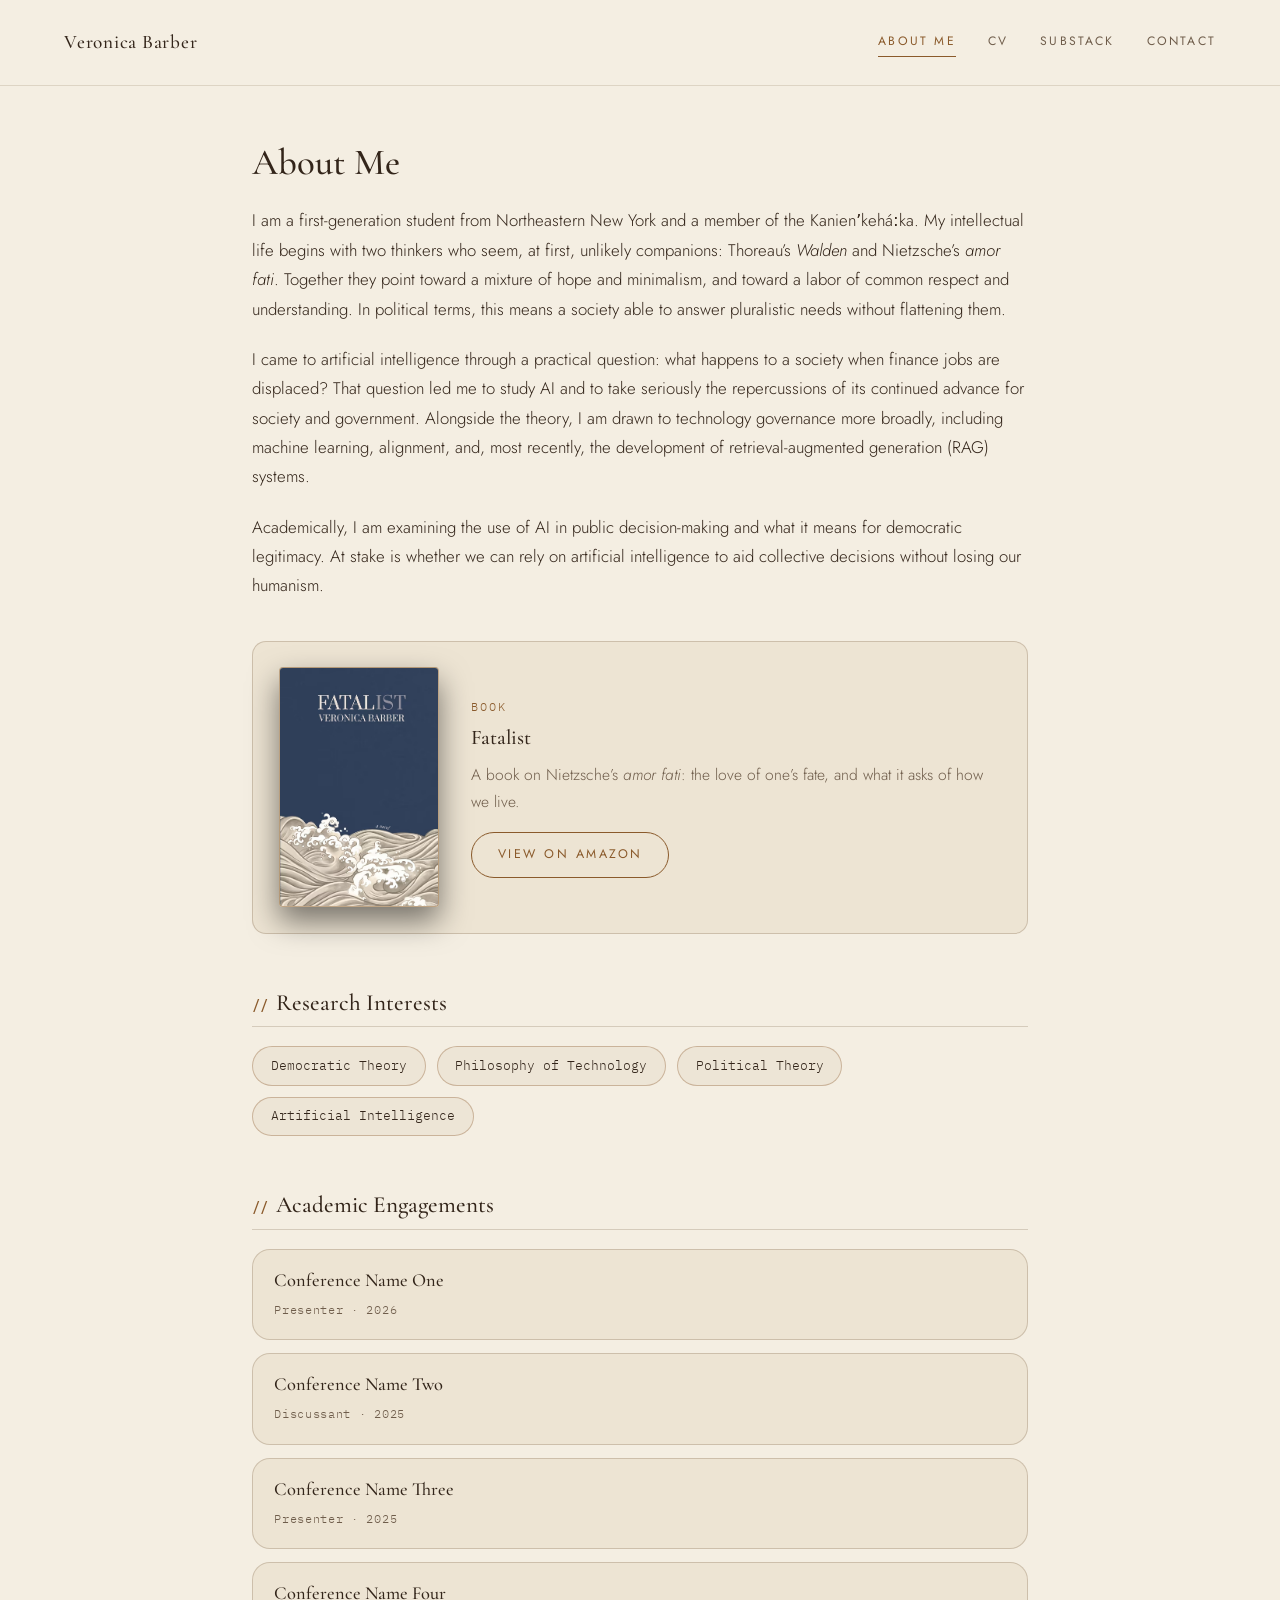
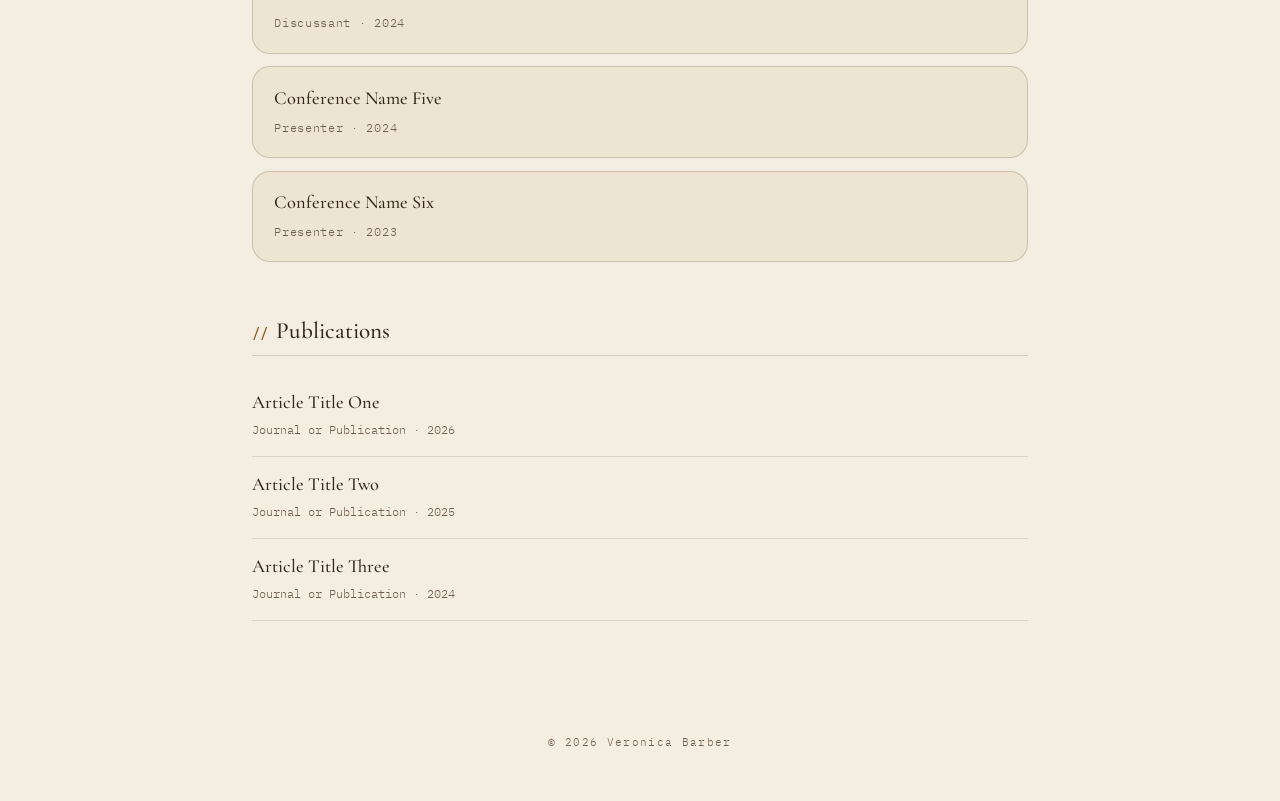
==== about.html @ 05f1997f "Add files via upload" ====
<!DOCTYPE html>
<html lang="en">
<head>
  <meta charset="UTF-8">
  <meta name="viewport" content="width=device-width, initial-scale=1">
  <title>About Me — Veronica Barber</title>
  <link rel="preconnect" href="https://fonts.googleapis.com">
  <link rel="preconnect" href="https://fonts.gstatic.com" crossorigin>
  <link href="https://fonts.googleapis.com/css2?family=Cormorant+Garamond:ital,wght@0,400;0,500;0,600;1,400&family=IBM+Plex+Mono:wght@400&family=Jost:wght@300;400&display=swap" rel="stylesheet">
  <link rel="stylesheet" href="css/style.css">
</head>
<body class="inner">

  <header class="site-header">
    <a class="brand" href="index.html">Veronica Barber</a>
    <nav class="nav-buttons" aria-label="Main navigation">
      <a href="about.html" class="active">About Me</a>
      <a href="cv.html">CV</a>
      <a href="substack.html">Substack</a>
      <a href="contact.html">Contact</a>
    </nav>
  </header>

  <main>
    <h1 class="page-title">About Me</h1>

    <section class="prose">
      <p>I am a first-generation student from Northeastern New York and a member of the Kanienʼkehá꞉ka. My intellectual life begins with two thinkers who seem, at first, unlikely companions: Thoreau’s <em>Walden</em> and Nietzsche’s <em>amor fati</em>. Together they point toward a mixture of hope and minimalism, and toward a labor of common respect and understanding. In political terms, this means a society able to answer pluralistic needs without flattening them.</p>

      <p>I came to artificial intelligence through a practical question: what happens to a society when finance jobs are displaced? That question led me to study AI and to take seriously the repercussions of its continued advance for society and government. Alongside the theory, I am drawn to technology governance more broadly, including machine learning, alignment, and, most recently, the development of retrieval-augmented generation (RAG) systems.</p>

      <p>Academically, I am examining the use of AI in public decision-making and what it means for democratic legitimacy. At stake is whether we can rely on artificial intelligence to aid collective decisions without losing our humanism.</p>
    </section>

    <!-- BOOK -->
    <section class="book" aria-label="My book">
      <div class="cover">
        <span>Fatalist</span>
        <!-- Drop your cover at assets/book-cover.jpg -->
        <img src="assets/book-cover.jpg" alt="Book cover" onerror="this.style.display='none'">
      </div>
      <div>
        <div class="eyebrow">Book</div>
        <h3>Fatalist</h3>
        <p>A book on Nietzsche’s <em>amor fati</em>: the love of one’s fate, and what it asks of how we live. <!-- Replace with your own one- or two-sentence description. --></p>
        <a class="btn" href="https://us.amazon.com/Fatalist-Veronica-Barber/dp/B0FMP977KS" target="_blank" rel="noopener">View on Amazon</a>
      </div>
    </section>

    <!-- RESEARCH INTERESTS -->
    <h2 class="section-title">Research Interests</h2>
    <div class="tags">
      <span class="tag">Democratic Theory</span>
      <span class="tag">Philosophy of Technology</span>
      <span class="tag">Political Theory</span>
      <span class="tag">Artificial Intelligence</span>
    </div>

    <!-- ACADEMIC ENGAGEMENTS -->
    <h2 class="section-title">Academic Engagements</h2>
    <div class="cards">
      <div class="card"><div class="name">Conference Name One</div><div class="meta">Presenter · 2026</div></div>
      <div class="card"><div class="name">Conference Name Two</div><div class="meta">Discussant · 2025</div></div>
      <div class="card"><div class="name">Conference Name Three</div><div class="meta">Presenter · 2025</div></div>
      <div class="card"><div class="name">Conference Name Four</div><div class="meta">Discussant · 2024</div></div>
      <div class="card"><div class="name">Conference Name Five</div><div class="meta">Presenter · 2024</div></div>
      <div class="card"><div class="name">Conference Name Six</div><div class="meta">Presenter · 2023</div></div>
    </div>

    <!-- PUBLICATIONS -->
    <h2 class="section-title">Publications</h2>
    <ul class="pubs">
      <li><div class="title">Article Title One</div><div class="venue">Journal or Publication · 2026</div></li>
      <li><div class="title">Article Title Two</div><div class="venue">Journal or Publication · 2025</div></li>
      <li><div class="title">Article Title Three</div><div class="venue">Journal or Publication · 2024</div></li>
    </ul>
  </main>

  <footer>© <span id="yr"></span> Veronica Barber</footer>
  <script>document.getElementById('yr').textContent = new Date().getFullYear();</script>
</body>
</html>
---- css/style.css ----
/* ==========================================================
   Personal brand site — dark academia x quiet tech
   Fonts: Cormorant Garamond (serif), Jost (sans), IBM Plex Mono (small accents)
   ========================================================== */

:root {
  --navy-900: #070d1a;
  --navy-800: #0b1426;   /* main background */
  --navy-700: #111d36;   /* cards */
  --navy-600: #1a2a4a;   /* borders / hover */
  --parchment: #e8e2d3;  /* main text */
  --parchment-dim: #a9a79f;
  --gold: #c5a572;       /* accent */
  --gold-soft: rgba(197, 165, 114, 0.35);

  --serif: "Cormorant Garamond", "EB Garamond", Georgia, serif;
  --sans: "Jost", "Helvetica Neue", Arial, sans-serif;
  --mono: "IBM Plex Mono", ui-monospace, Menlo, monospace;
}

* { box-sizing: border-box; margin: 0; padding: 0; }

html { scroll-behavior: smooth; }

body {
  background: var(--navy-800);
  background-image:
    radial-gradient(ellipse at 50% 0%, rgba(26, 42, 74, 0.55), transparent 60%),
    linear-gradient(var(--navy-800), var(--navy-900));
  background-attachment: fixed;
  color: var(--parchment);
  font-family: var(--sans);
  font-weight: 300;
  line-height: 1.75;
  min-height: 100vh;
  -webkit-font-smoothing: antialiased;
}

a { color: var(--gold); text-decoration: none; transition: color .2s ease; }
a:hover { color: var(--parchment); }

/* ---------- Navigation buttons ---------- */
.nav-buttons {
  display: flex;
  gap: .9rem;
  flex-wrap: wrap;
  justify-content: center;
}

.nav-buttons a {
  font-family: var(--sans);
  font-weight: 400;
  font-size: .78rem;
  letter-spacing: .22em;
  text-transform: uppercase;
  color: var(--parchment);
  border: 1px solid var(--gold-soft);
  border-radius: 999px;
  padding: .65rem 1.5rem;
  background: rgba(17, 29, 54, 0.55);
  transition: all .25s ease;
}

.nav-buttons a:hover,
.nav-buttons a.active {
  border-color: var(--gold);
  color: var(--gold);
  background: rgba(197, 165, 114, 0.08);
  transform: translateY(-1px);
}

/* ---------- Landing page ---------- */
.landing {
  min-height: 100vh;
  display: grid;
  place-items: center;      /* centers the portrait horizontally + vertically */
  padding: 1rem;
}

.portrait-wrap {
  position: relative;
  width: min(300px, 62vw);
}

/* The four buttons sit directly above the portrait */
.landing .nav-buttons {
  position: absolute;
  bottom: 100%;
  left: 50%;
  transform: translateX(-50%);
  margin-bottom: 2.4rem;
  width: max-content;
  max-width: 92vw;
}

.portrait {
  width: 100%;
  aspect-ratio: 4 / 5;
  border-radius: 999px 999px 6px 6px;   /* arch shape */
  border: 1px solid var(--gold-soft);
  padding: 8px;
  background: var(--navy-700);
  box-shadow: 0 25px 60px rgba(0, 0, 0, .45);
  overflow: hidden;
  position: relative;
}

.portrait img {
  width: 100%;
  height: 100%;
  object-fit: cover;
  border-radius: 999px 999px 2px 2px;
  display: block;
}

/* Shown only if portrait.jpg is missing */
.portrait .placeholder {
  position: absolute; inset: 8px;
  border-radius: 999px 999px 2px 2px;
  display: grid; place-items: center;
  font-family: var(--serif);
  font-size: 4rem;
  color: var(--gold);
  background: linear-gradient(160deg, var(--navy-600), var(--navy-700));
  z-index: 0;
}
.portrait img { position: relative; z-index: 1; }

.identity {
  position: absolute;
  top: 100%;
  left: 50%;
  transform: translateX(-50%);
  margin-top: 1.8rem;
  text-align: center;
  width: max-content;
  max-width: 92vw;
}
.identity h1 {
  font-family: var(--serif);
  font-weight: 500;
  font-size: 1.6rem;
  letter-spacing: .04em;
}
.identity p {
  font-family: var(--mono);
  font-size: .72rem;
  letter-spacing: .12em;
  text-transform: uppercase;
  color: var(--parchment-dim);
}

/* ---------- Inner pages ---------- */
.site-header {
  display: flex;
  align-items: center;
  justify-content: space-between;
  gap: 1.5rem;
  flex-wrap: wrap;
  padding: 1.6rem clamp(1.2rem, 5vw, 4rem);
  border-bottom: 1px solid rgba(197, 165, 114, 0.15);
}
.site-header .brand {
  font-family: var(--serif);
  font-size: 1.2rem;
  font-weight: 500;
  color: var(--parchment);
  letter-spacing: .04em;
}

main {
  max-width: 820px;
  margin: 0 auto;
  padding: 4rem 1.4rem 5rem;
}

h1.page-title, h2.section-title {
  font-family: var(--serif);
  font-weight: 500;
  color: var(--parchment);
  line-height: 1.15;
}
h1.page-title { font-size: clamp(1.9rem, 4vw, 2.3rem); margin-bottom: 1.4rem; }
h2.section-title {
  font-size: 1.45rem;
  margin: 3.5rem 0 1.2rem;
  padding-bottom: .6rem;
  border-bottom: 1px solid rgba(197, 165, 114, 0.25);
}
h2.section-title::before {
  content: "// ";
  font-family: var(--mono);
  font-size: .9rem;
  color: var(--gold);
  letter-spacing: 0;
}

.prose p { margin-bottom: 1.3rem; font-size: 1.05rem; }

.eyebrow {
  font-family: var(--mono);
  font-size: .72rem;
  letter-spacing: .18em;
  text-transform: uppercase;
  color: var(--gold);
  margin-bottom: .6rem;
}

/* Book */
.book {
  display: grid;
  grid-template-columns: 160px 1fr;
  gap: 2rem;
  align-items: center;
  background: var(--navy-700);
  border: 1px solid rgba(197, 165, 114, 0.2);
  border-radius: 14px;
  padding: 1.6rem;
  margin-top: 2.5rem;
}
.book .cover {
  aspect-ratio: 2 / 3;
  border-radius: 4px;
  background: linear-gradient(160deg, var(--navy-600), var(--navy-900));
  border: 1px solid var(--gold-soft);
  box-shadow: 0 14px 30px rgba(0,0,0,.5);
  overflow: hidden;
  display: grid; place-items: center;
  text-align: center;
  font-family: var(--serif);
  color: var(--gold);
  padding: .8rem;
  position: relative;
}
.book .cover img { position: absolute; inset: 0; width: 100%; height: 100%; object-fit: cover; }
.book h3 { font-family: var(--serif); font-weight: 500; font-size: 1.3rem; line-height: 1.2; }
.book p { color: var(--parchment-dim); margin: .6rem 0 1rem; font-size: .98rem; }

.btn {
  display: inline-block;
  font-family: var(--sans);
  font-weight: 400;
  font-size: .78rem;
  letter-spacing: .2em;
  text-transform: uppercase;
  color: var(--gold);
  border: 1px solid var(--gold);
  border-radius: 999px;
  padding: .7rem 1.6rem;
  background: transparent;
  cursor: pointer;
  transition: all .25s ease;
}
.btn:hover { background: var(--gold); color: var(--navy-900); }

/* Tags */
.tags { display: flex; flex-wrap: wrap; gap: .7rem; }
.tag {
  font-family: var(--mono);
  font-size: .82rem;
  color: var(--parchment);
  border: 1px solid var(--gold-soft);
  border-radius: 999px;
  padding: .45rem 1.1rem;
  background: rgba(17, 29, 54, .6);
}

/* Conferences: curved rectangles */
.cards { display: flex; flex-direction: column; gap: .8rem; }
.card {
  background: var(--navy-700);
  border: 1px solid rgba(197, 165, 114, 0.2);
  border-radius: 18px;
  padding: 1.2rem 1.3rem;
  transition: border-color .25s ease, transform .25s ease;
}
.card:hover { border-color: var(--gold); transform: translateY(-2px); }
.card .name { font-family: var(--serif); font-size: 1.15rem; font-weight: 500; line-height: 1.3; }
.card .meta {
  margin-top: .45rem;
  font-family: var(--mono);
  font-size: .72rem;
  letter-spacing: .06em;
  color: var(--parchment-dim);
}

/* Publications */
.pubs { list-style: none; }
.pubs li { padding: 1rem 0; border-bottom: 1px solid rgba(197, 165, 114, 0.12); }
.pubs .title { font-family: var(--serif); font-size: 1.15rem; font-weight: 500; line-height: 1.3; }
.pubs .venue { font-family: var(--mono); font-size: .76rem; color: var(--parchment-dim); margin-top: .25rem; }

/* CV */
.cv-actions { display: flex; gap: 1rem; flex-wrap: wrap; margin-bottom: 1.6rem; }
.cv-frame {
  width: 100%;
  height: 80vh;
  min-height: 520px;
  border: 1px solid rgba(197, 165, 114, 0.25);
  border-radius: 12px;
  background: var(--navy-700);
}
.cv-fallback { padding: 2rem; color: var(--parchment-dim); }

/* Substack */
.essay { padding: 2rem 0; border-bottom: 1px solid rgba(197, 165, 114, 0.15); }
.essay .date { font-family: var(--mono); font-size: .74rem; letter-spacing: .14em; text-transform: uppercase; color: var(--gold); }
.essay h2 { font-family: var(--serif); font-weight: 500; font-size: 1.4rem; line-height: 1.2; margin: .4rem 0 .7rem; }
.essay p { color: var(--parchment-dim); margin-bottom: 1rem; }
.essay .more {
  font-family: var(--sans);
  font-size: .78rem;
  letter-spacing: .2em;
  text-transform: uppercase;
}
.essay .more::after { content: " →"; }

/* Contact form */
form.contact { display: grid; gap: 1.3rem; }
form.contact label {
  display: block;
  font-family: var(--mono);
  font-size: .72rem;
  letter-spacing: .16em;
  text-transform: uppercase;
  color: var(--gold);
  margin-bottom: .4rem;
}
form.contact input,
form.contact textarea {
  width: 100%;
  font-family: var(--sans);
  font-size: 1rem;
  font-weight: 300;
  color: var(--parchment);
  background: var(--navy-700);
  border: 1px solid rgba(197, 165, 114, 0.25);
  border-radius: 12px;
  padding: .85rem 1rem;
  outline: none;
  transition: border-color .2s ease;
}
form.contact input:focus,
form.contact textarea:focus { border-color: var(--gold); }
form.contact textarea { min-height: 170px; resize: vertical; }
.form-status { font-family: var(--mono); font-size: .85rem; min-height: 1.4rem; color: var(--gold); }
.hp { position: absolute; left: -9999px; }  /* honeypot for spam bots */

footer {
  text-align: center;
  padding: 2rem 1rem 3rem;
  font-family: var(--mono);
  font-size: .7rem;
  letter-spacing: .12em;
  color: var(--parchment-dim);
}

/* ---------- Small screens ---------- */
@media (max-width: 620px) {
  .book { grid-template-columns: 1fr; text-align: center; }
  .book .cover { width: 150px; margin: 0 auto; }
  .landing .nav-buttons { display: grid; grid-template-columns: 1fr 1fr; width: 86vw; }
  .nav-buttons a { text-align: center; padding: .65rem .8rem; }
  .site-header { justify-content: center; }
}


/* ==========================================================
   Inner pages (light beige/brown theme, plain text-link nav)
   Applied with <body class="inner">. The landing page stays navy.
   ========================================================== */
body.inner {
  --navy-800: #f4eee2;
  --navy-900: #ece3d2;
  --navy-700: #ede4d3;
  --navy-600: #dccfb8;
  --parchment: #33251a;       /* dark brown text */
  --parchment-dim: #6f5d4b;
  --gold: #8a5a2b;            /* brown accent */
  --gold-soft: rgba(138, 90, 43, 0.35);
  background: #f4eee2;
  background-image: none;
}

body.inner .site-header { border-bottom-color: rgba(90, 60, 30, 0.15); }

/* Nav: quiet clickable links, not buttons */
body.inner .nav-buttons { gap: 2rem; }
body.inner .nav-buttons a {
  border: 0;
  border-radius: 0;
  background: none;
  padding: .2rem 0;
  font-size: .76rem;
  letter-spacing: .18em;
  color: var(--parchment-dim);
  border-bottom: 1px solid transparent;
  transform: none;
}
body.inner .nav-buttons a:hover,
body.inner .nav-buttons a.active {
  color: var(--gold);
  background: none;
  border-bottom-color: var(--gold);
  transform: none;
}

body.inner main { padding-top: 3.5rem; }
body.inner h2.section-title { border-bottom-color: rgba(90, 60, 30, 0.2); }
body.inner .book,
body.inner .card,
body.inner .cv-frame,
body.inner form.contact input,
body.inner form.contact textarea { border-color: rgba(90, 60, 30, 0.22); }
body.inner .book .cover { background: linear-gradient(160deg, #dccfb8, #c9b99d); }
body.inner .tag { background: rgba(138, 90, 43, 0.06); }
body.inner .pubs li,
body.inner .essay { border-bottom-color: rgba(90, 60, 30, 0.15); }
body.inner .btn:hover { color: #f4eee2; }

@media (max-width: 620px) {
  body.inner .nav-buttons { gap: 1.2rem; }
}
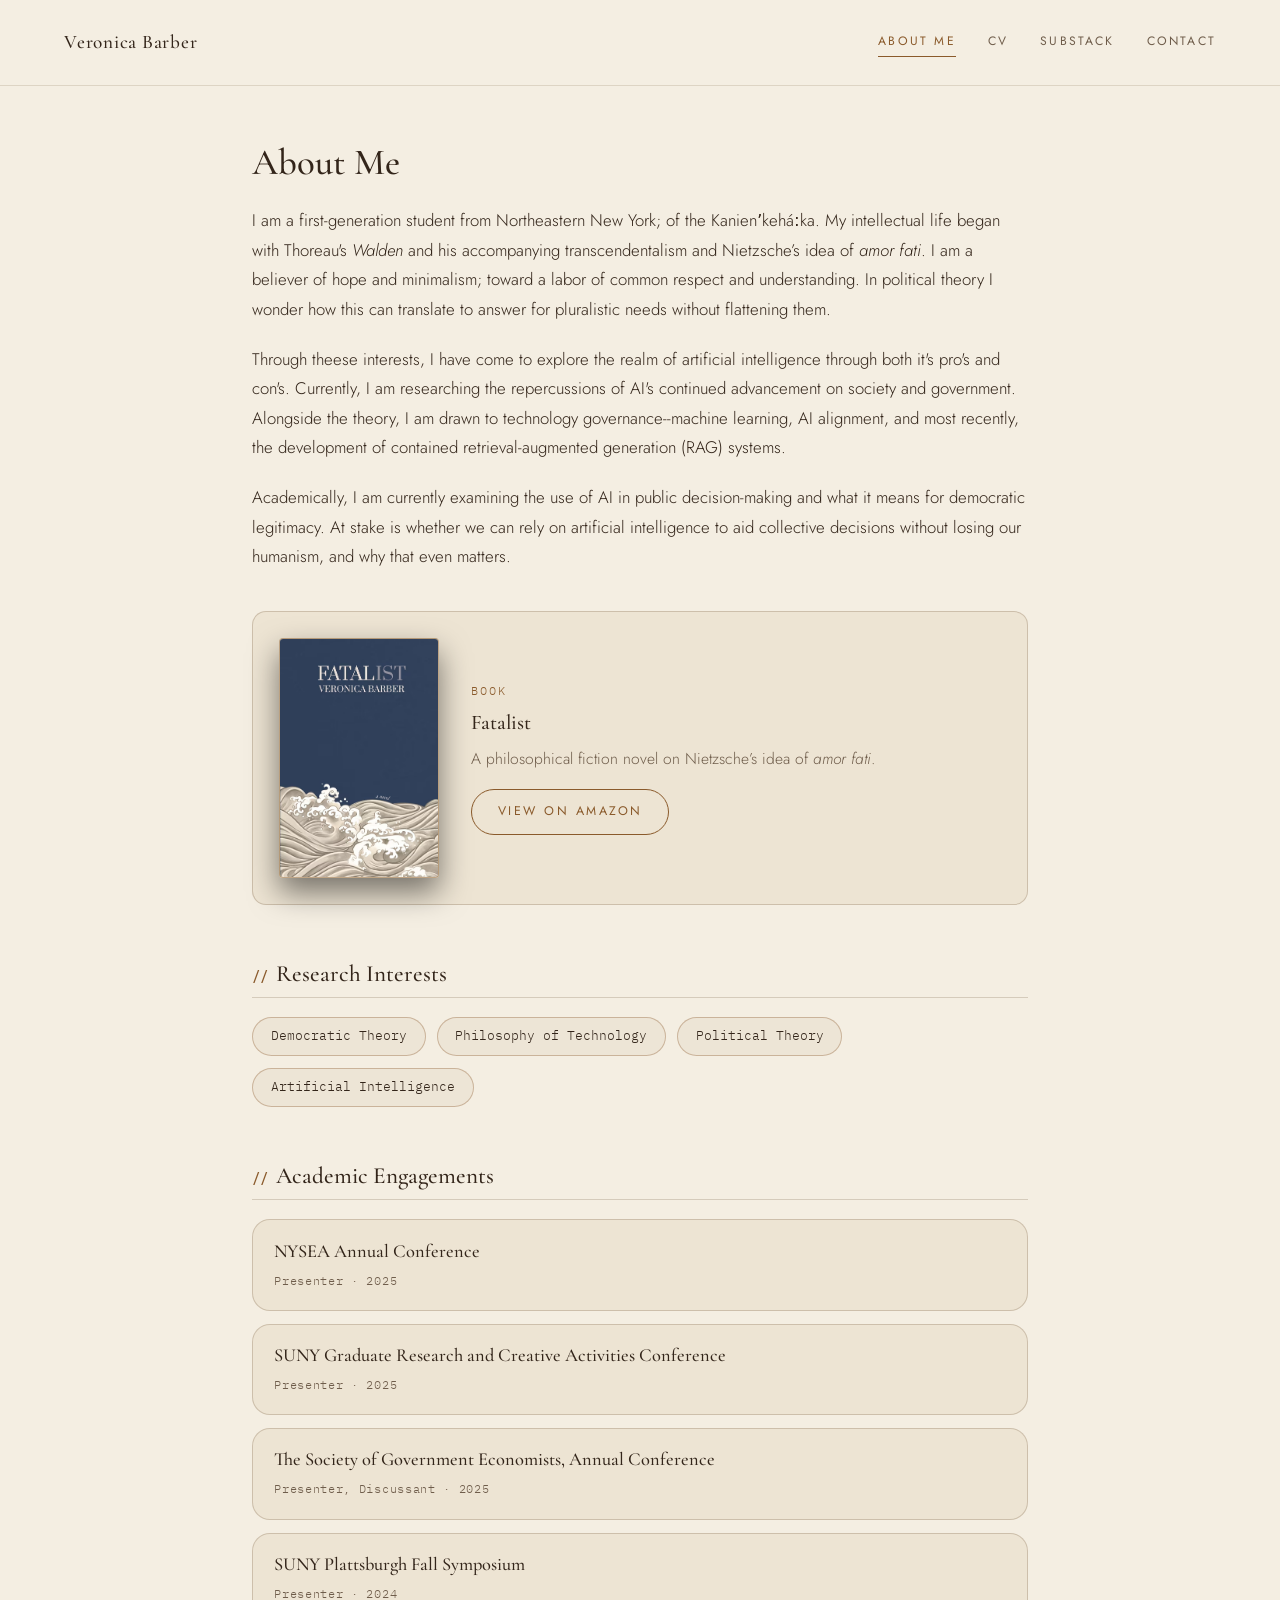
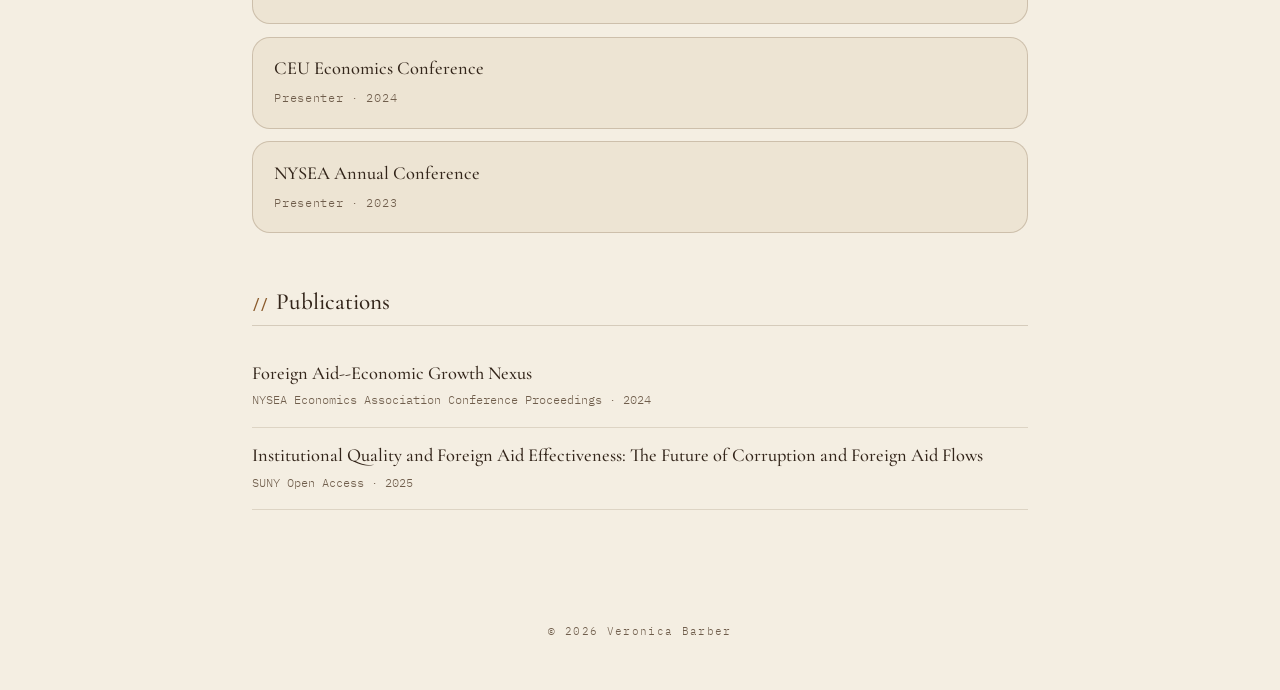
==== commit d770f4ed: "Revise about section and update academic details Updated personal narrative and academic interests i" ====
--- a/about.html
+++ b/about.html
@@ -25,24 +25,23 @@
     <h1 class="page-title">About Me</h1>
 
     <section class="prose">
-      <p>I am a first-generation student from Northeastern New York and a member of the Kanienʼkehá꞉ka. My intellectual life begins with two thinkers who seem, at first, unlikely companions: Thoreau’s <em>Walden</em> and Nietzsche’s <em>amor fati</em>. Together they point toward a mixture of hope and minimalism, and toward a labor of common respect and understanding. In political terms, this means a society able to answer pluralistic needs without flattening them.</p>
+      <p>I am a first-generation student from Northeastern New York; of the Kanienʼkehá꞉ka. My intellectual life began with Thoreau's <em>Walden</em> and his accompanying transcendentalism and Nietzsche’s idea of <em>amor fati</em>. I am a believer of hope and minimalism; toward a labor of common respect and understanding. In political theory I wonder how this can translate to answer for pluralistic needs without flattening them.</p>
 
-      <p>I came to artificial intelligence through a practical question: what happens to a society when finance jobs are displaced? That question led me to study AI and to take seriously the repercussions of its continued advance for society and government. Alongside the theory, I am drawn to technology governance more broadly, including machine learning, alignment, and, most recently, the development of retrieval-augmented generation (RAG) systems.</p>
-
-      <p>Academically, I am examining the use of AI in public decision-making and what it means for democratic legitimacy. At stake is whether we can rely on artificial intelligence to aid collective decisions without losing our humanism.</p>
+      <p>Through theese interests, I have come to explore the realm of artificial intelligence through both it's pro's and con's. Currently, I am researching the repercussions of AI's continued advancement on society and government. Alongside the theory, I am drawn to technology governance--machine learning, AI alignment, and most recently, the development of contained retrieval-augmented generation (RAG) systems.</p>
+      
+      <p>Academically, I am currently examining the use of AI in public decision-making and what it means for democratic legitimacy. At stake is whether we can rely on artificial intelligence to aid collective decisions without losing our humanism, and why that even matters.</p>
     </section>
 
     <!-- BOOK -->
     <section class="book" aria-label="My book">
       <div class="cover">
         <span>Fatalist</span>
-        <!-- Drop your cover at assets/book-cover.jpg -->
         <img src="assets/book-cover.jpg" alt="Book cover" onerror="this.style.display='none'">
       </div>
       <div>
         <div class="eyebrow">Book</div>
         <h3>Fatalist</h3>
-        <p>A book on Nietzsche’s <em>amor fati</em>: the love of one’s fate, and what it asks of how we live. <!-- Replace with your own one- or two-sentence description. --></p>
+        <p>A philosophical fiction novel on Nietzsche’s idea of <em>amor fati</em>.</p>
         <a class="btn" href="https://us.amazon.com/Fatalist-Veronica-Barber/dp/B0FMP977KS" target="_blank" rel="noopener">View on Amazon</a>
       </div>
     </section>
@@ -59,20 +58,19 @@
     <!-- ACADEMIC ENGAGEMENTS -->
     <h2 class="section-title">Academic Engagements</h2>
     <div class="cards">
-      <div class="card"><div class="name">Conference Name One</div><div class="meta">Presenter · 2026</div></div>
-      <div class="card"><div class="name">Conference Name Two</div><div class="meta">Discussant · 2025</div></div>
-      <div class="card"><div class="name">Conference Name Three</div><div class="meta">Presenter · 2025</div></div>
-      <div class="card"><div class="name">Conference Name Four</div><div class="meta">Discussant · 2024</div></div>
-      <div class="card"><div class="name">Conference Name Five</div><div class="meta">Presenter · 2024</div></div>
-      <div class="card"><div class="name">Conference Name Six</div><div class="meta">Presenter · 2023</div></div>
+      <div class="card"><div class="name">NYSEA Annual Conference</div><div class="meta">Presenter · 2025</div></div>
+      <div class="card"><div class="name">SUNY Graduate Research and Creative Activities Conference</div><div class="meta">Presenter · 2025</div></div>
+      <div class="card"><div class="name">The Society of Government Economists, Annual Conference</div><div class="meta">Presenter, Discussant · 2025</div></div>
+      <div class="card"><div class="name">SUNY Plattsburgh Fall Symposium</div><div class="meta">Presenter · 2024</div></div>
+      <div class="card"><div class="name">CEU Economics Conference</div><div class="meta">Presenter · 2024</div></div>
+      <div class="card"><div class="name">NYSEA Annual Conference</div><div class="meta">Presenter · 2023</div></div>
     </div>
 
     <!-- PUBLICATIONS -->
     <h2 class="section-title">Publications</h2>
     <ul class="pubs">
-      <li><div class="title">Article Title One</div><div class="venue">Journal or Publication · 2026</div></li>
-      <li><div class="title">Article Title Two</div><div class="venue">Journal or Publication · 2025</div></li>
-      <li><div class="title">Article Title Three</div><div class="venue">Journal or Publication · 2024</div></li>
+      <li><div class="title">Foreign Aid--Economic Growth Nexus</div><div class="venue">NYSEA Economics Association Conference Proceedings · 2024</div></li>
+      <li><div class="title">Institutional Quality and Foreign Aid Effectiveness: The Future of Corruption and Foreign Aid Flows</div><div class="venue">SUNY Open Access · 2025</div></li>
     </ul>
   </main>
 
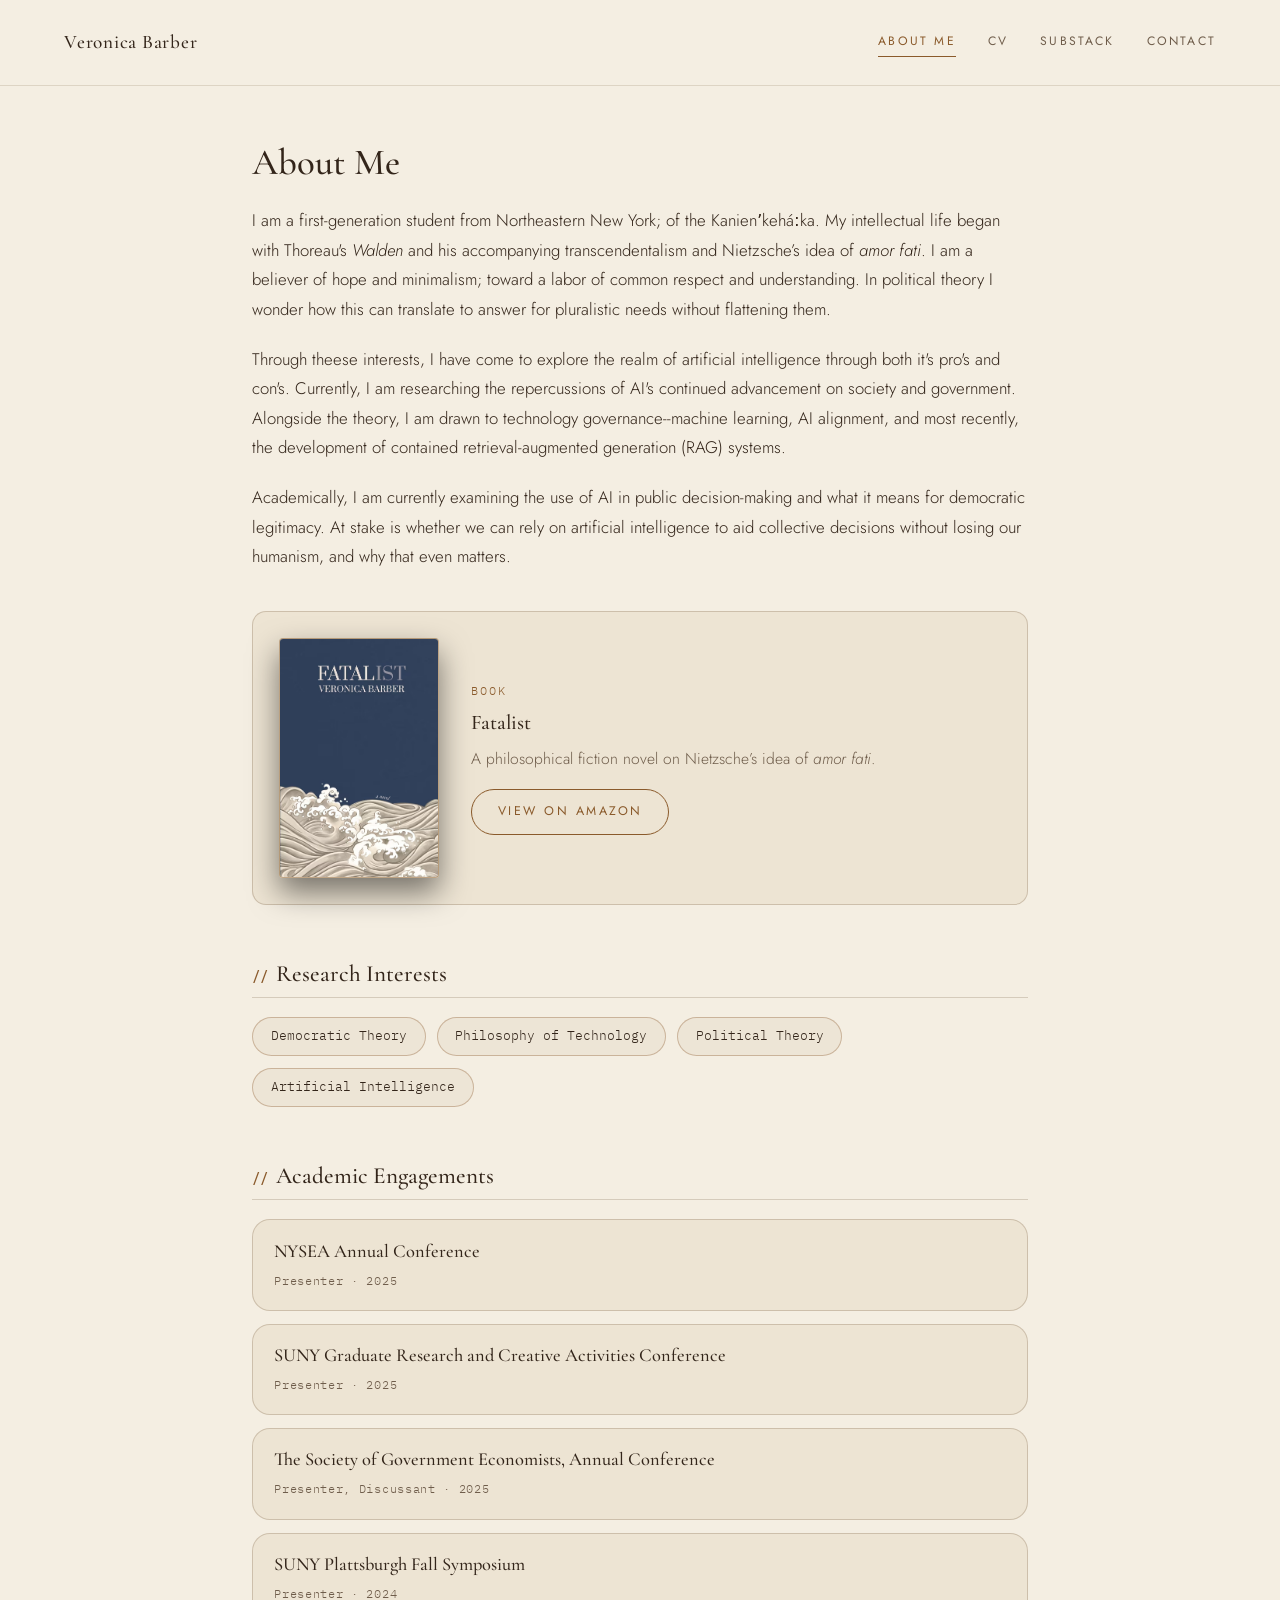
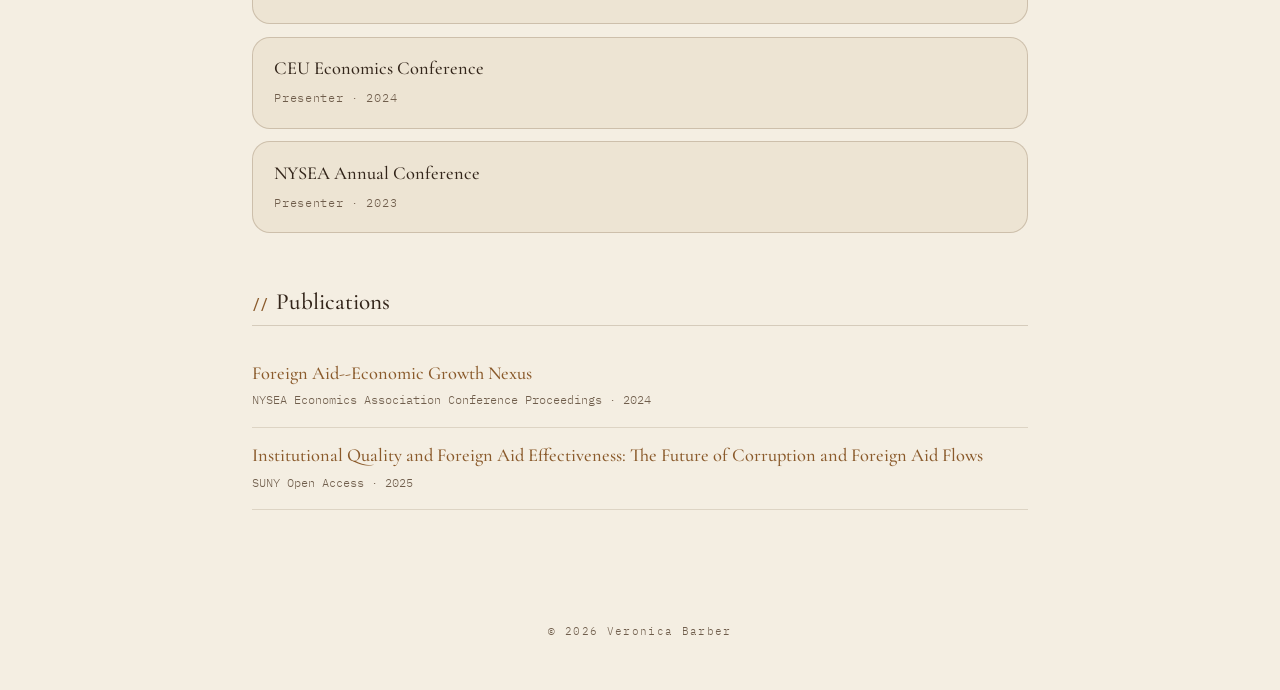
==== commit ded088bf: "Add links to publications in about.html Updated publications section to include links for each publi" ====
--- a/about.html
+++ b/about.html
@@ -68,11 +68,17 @@
 
     <!-- PUBLICATIONS -->
     <h2 class="section-title">Publications</h2>
-    <ul class="pubs">
-      <li><div class="title">Foreign Aid--Economic Growth Nexus</div><div class="venue">NYSEA Economics Association Conference Proceedings · 2024</div></li>
-      <li><div class="title">Institutional Quality and Foreign Aid Effectiveness: The Future of Corruption and Foreign Aid Flows</div><div class="venue">SUNY Open Access · 2025</div></li>
-    </ul>
-  </main>
+<ul class="pubs">
+  <li>
+    <div class="title"><a href="https://www.nyseconomicsassociation.org/wp-content/uploads/2024/12/Final_Vol_NYSEA_Proceedings_2023.pdf" target="_blank" rel="noopener">Foreign Aid--Economic Growth Nexus</a></div>
+    <div class="venue">NYSEA Economics Association Conference Proceedings · 2024</div>
+  </li>
+  <li>
+    <div class="title"><a href="https://soar.suny.edu/server/api/core/bitstreams/cb650de0-f1ea-4504-bd23-ce53d241ac84/content" target="_blank" rel="noopener">Institutional Quality and Foreign Aid Effectiveness: The Future of Corruption and Foreign Aid Flows</a></div>
+    <div class="venue">SUNY Open Access · 2025</div>
+  </li>
+</ul>
+</main>
 
   <footer>© <span id="yr"></span> Veronica Barber</footer>
   <script>document.getElementById('yr').textContent = new Date().getFullYear();</script>
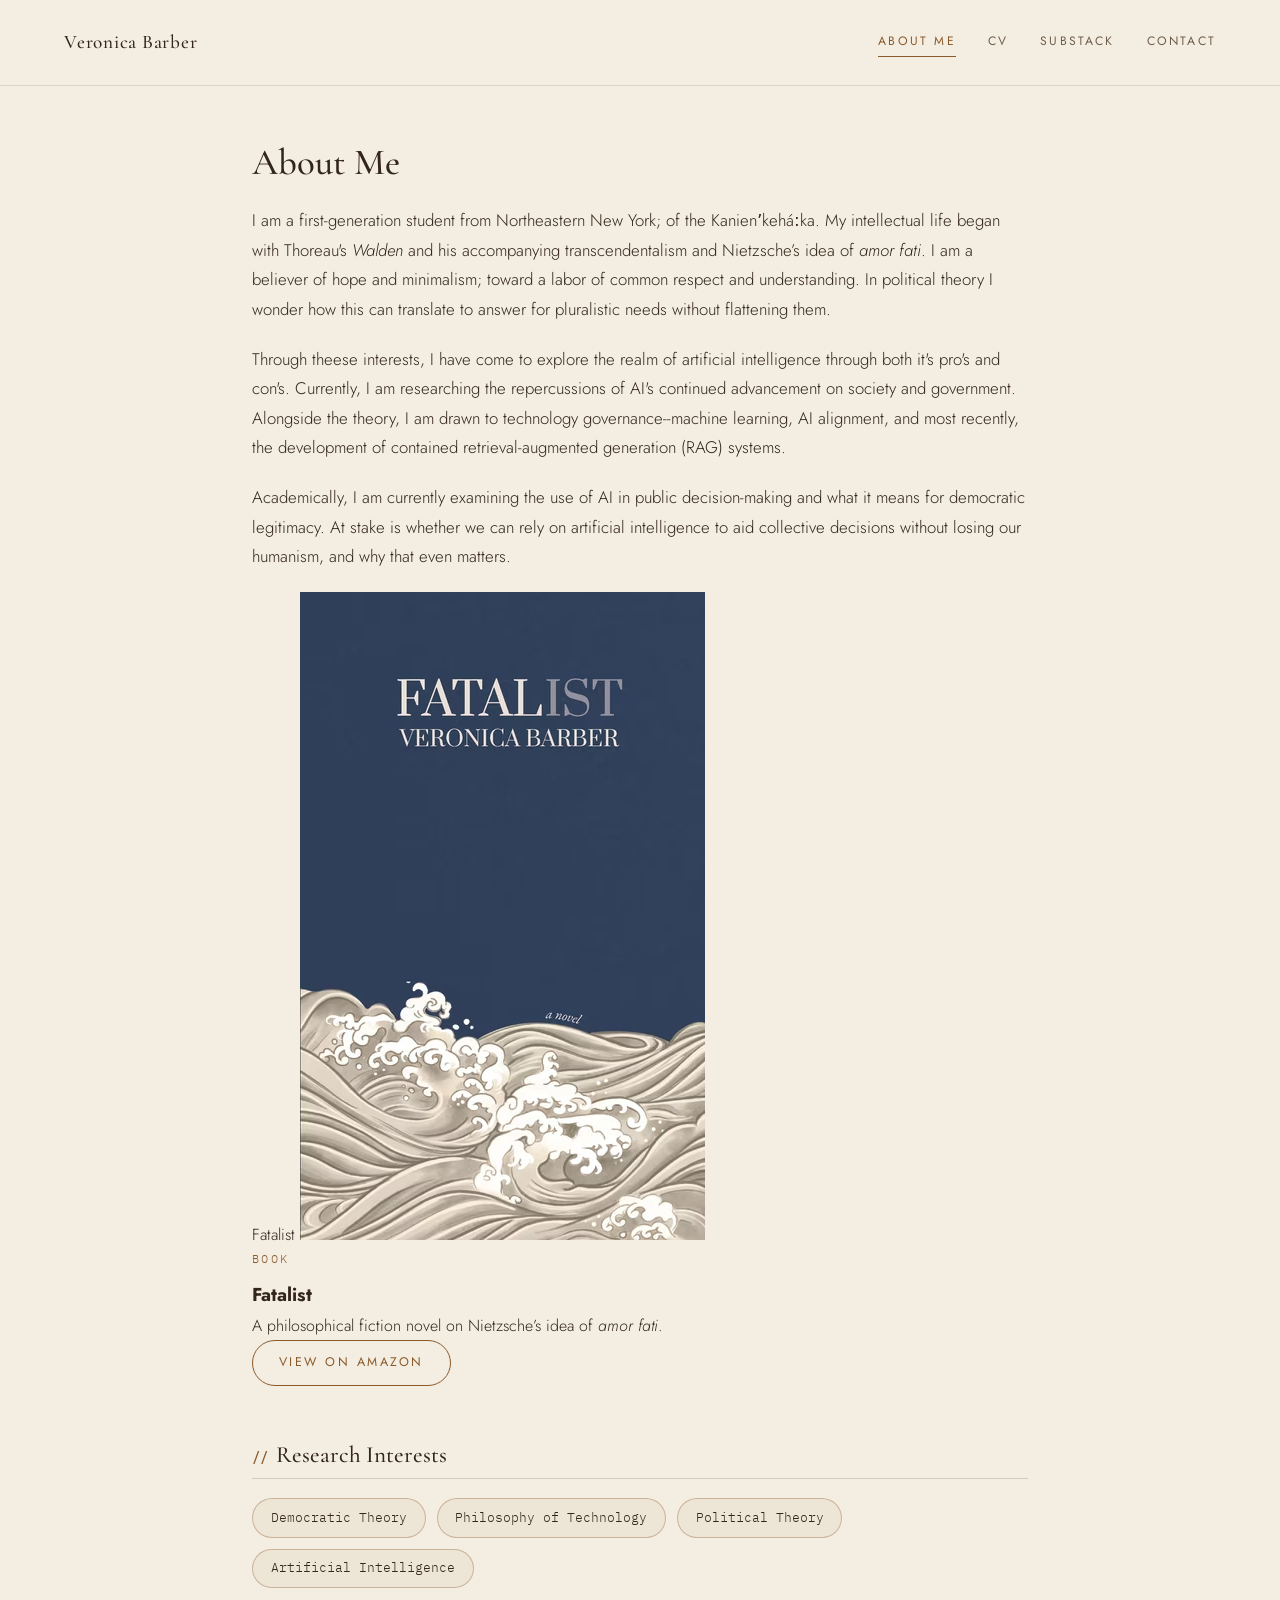
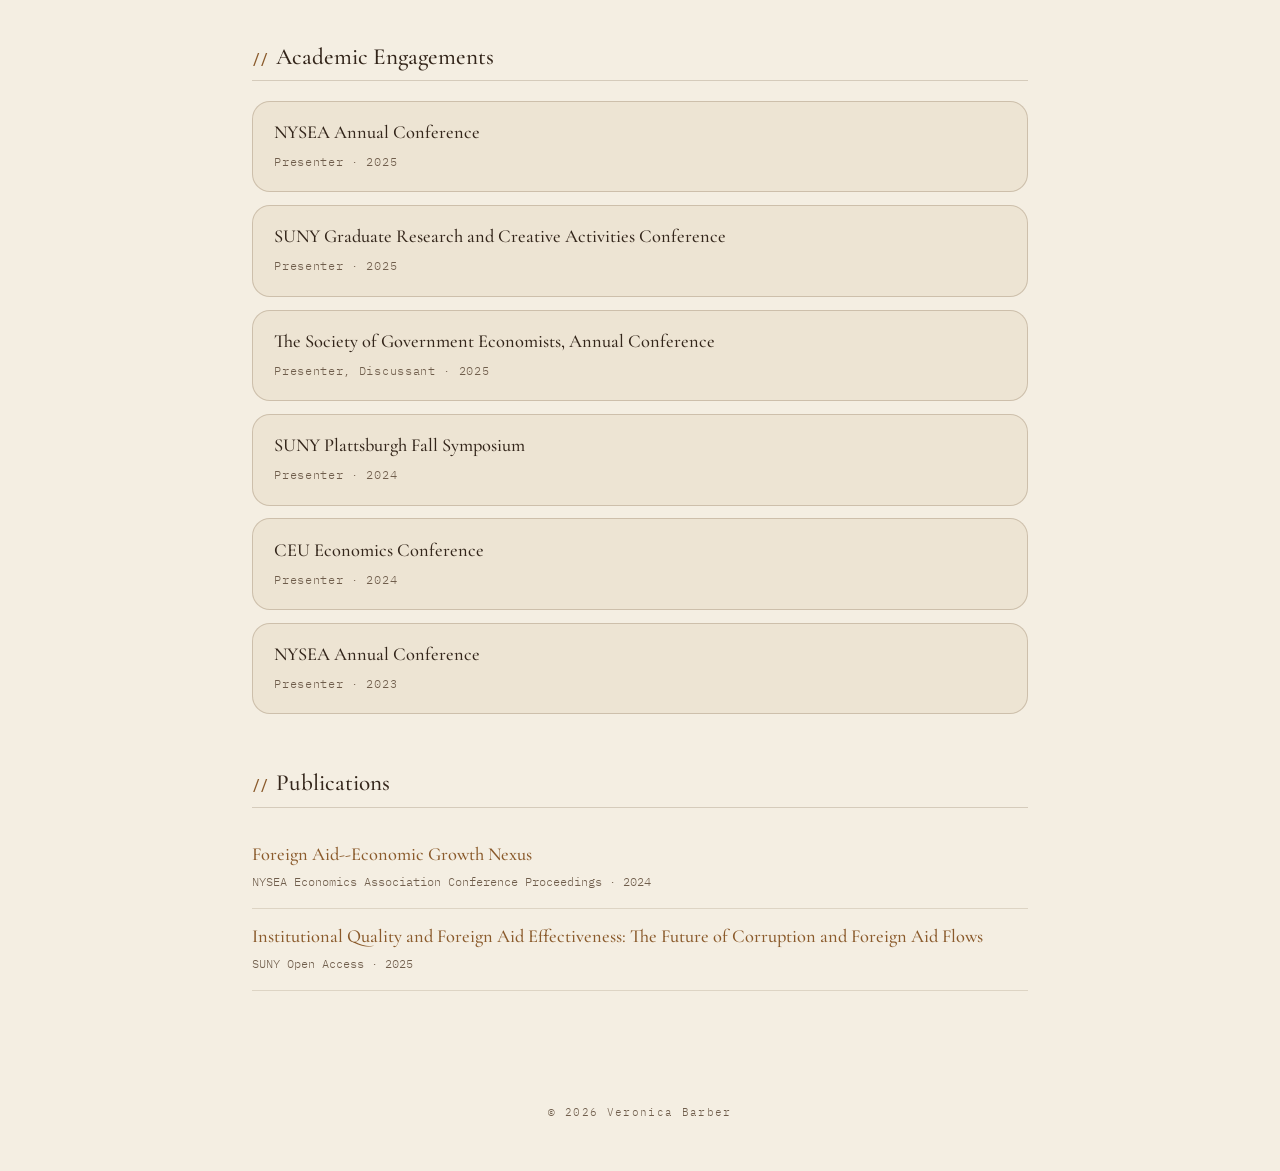
==== commit 772bd552: "Refactor book section into an aside element" ====
--- a/about.html
+++ b/about.html
@@ -33,18 +33,16 @@
     </section>
 
     <!-- BOOK -->
-    <section class="book" aria-label="My book">
+    <aside class="book-side" aria-label="My book">
       <div class="cover">
         <span>Fatalist</span>
-        <img src="assets/book-cover.jpg" alt="Book cover" onerror="this.style.display='none'">
+        <img src="assets/book-cover.jpg" alt="Cover of Fatalist" onerror="this.style.display='none'">
       </div>
-      <div>
-        <div class="eyebrow">Book</div>
-        <h3>Fatalist</h3>
-        <p>A philosophical fiction novel on Nietzsche’s idea of <em>amor fati</em>.</p>
-        <a class="btn" href="https://us.amazon.com/Fatalist-Veronica-Barber/dp/B0FMP977KS" target="_blank" rel="noopener">View on Amazon</a>
-      </div>
-    </section>
+      <div class="eyebrow">Book</div>
+      <h3>Fatalist</h3>
+      <p>A philosophical fiction novel on Nietzsche’s idea of <em>amor fati</em>.</p>
+      <a class="btn" href="https://us.amazon.com/Fatalist-Veronica-Barber/dp/B0FMP977KS" target="_blank" rel="noopener">View on Amazon</a>
+    </aside>
 
     <!-- RESEARCH INTERESTS -->
     <h2 class="section-title">Research Interests</h2>
--- a/css/style.css
+++ b/css/style.css
@@ -148,6 +148,17 @@
   letter-spacing: .12em;
   text-transform: uppercase;
   color: var(--parchment-dim);
+}
+.landing .nav-buttons a:hover,
+.landing .nav-buttons a:focus-visible {
+  color: #fff;
+  border-color: #fff;
+  background: rgba(255, 255, 255, 0.06);
+  text-shadow: 0 0 8px rgba(255, 255, 255, 0.7);
+  box-shadow:
+    0 0 12px rgba(255, 255, 255, 0.55),
+    0 0 28px rgba(255, 255, 255, 0.25),
+    inset 0 0 10px rgba(255, 255, 255, 0.12);
 }
 
 /* ---------- Inner pages ---------- */
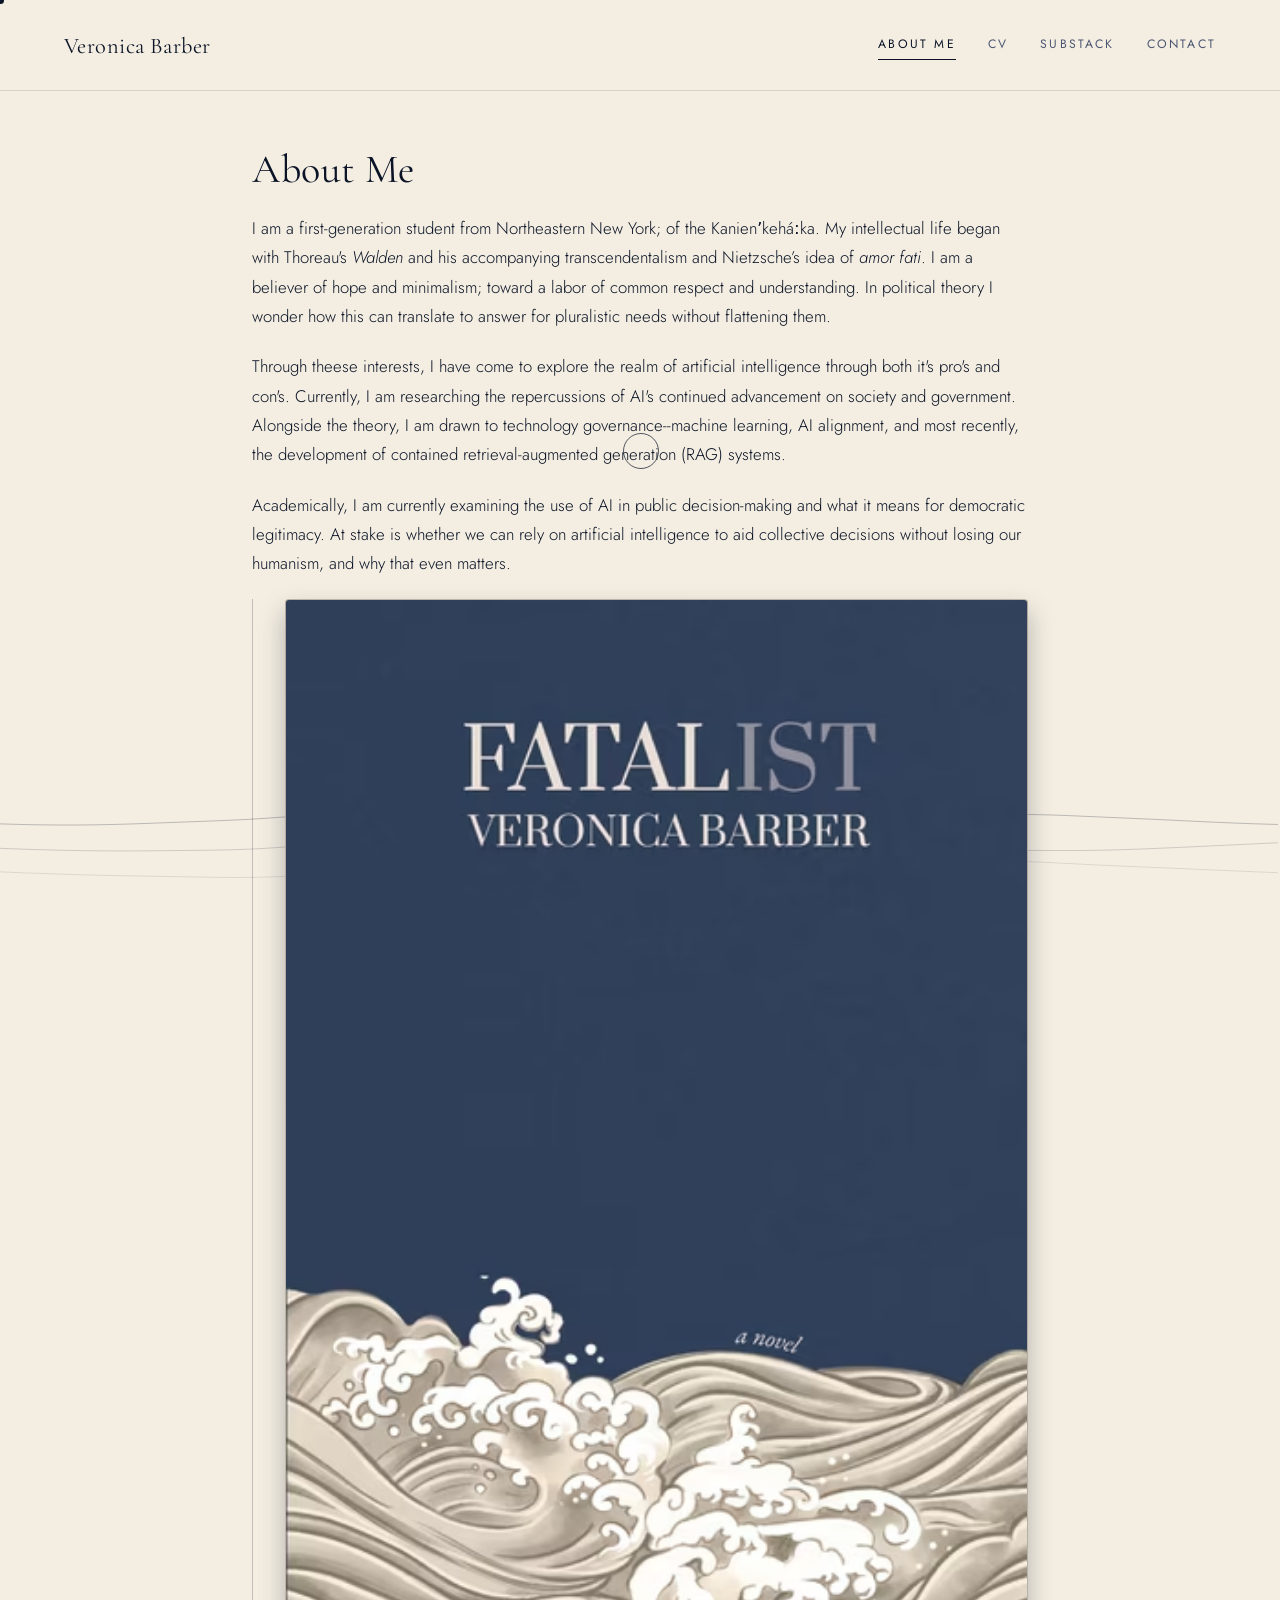
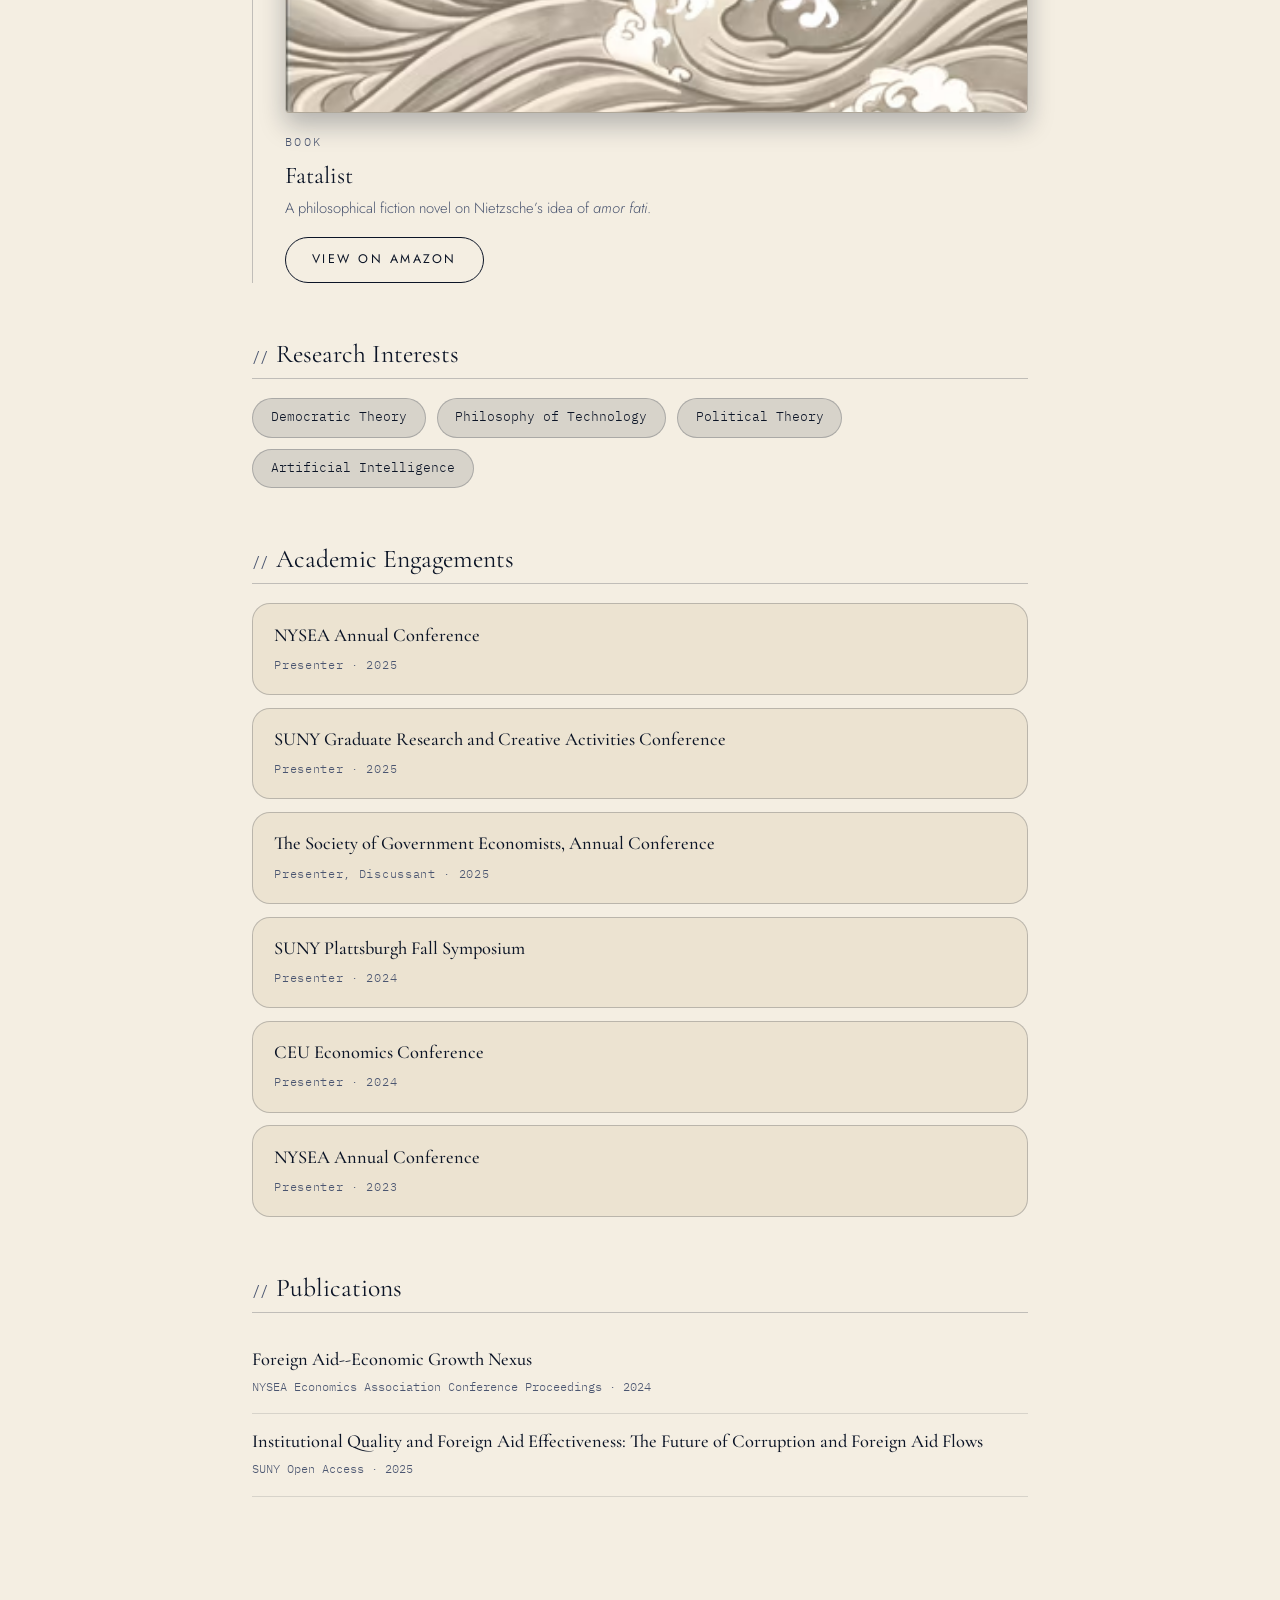
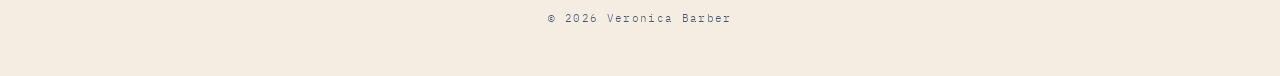
==== commit 82e3bcb8: "Include cursor.js and wave.js scripts Added scripts for cursor and wave effects." ====
--- a/about.html
+++ b/about.html
@@ -9,6 +9,8 @@
   <link href="https://fonts.googleapis.com/css2?family=Cormorant+Garamond:ital,wght@0,400;0,500;0,600;1,400&family=IBM+Plex+Mono:wght@400&family=Jost:wght@300;400&display=swap" rel="stylesheet">
   <link rel="stylesheet" href="css/style.css">
 </head>
+<script src="js/cursor.js" defer></script>
+<script src="js/wave.js" defer></script>
 <body class="inner">
 
   <header class="site-header">
--- a/css/style.css
+++ b/css/style.css
@@ -1,34 +1,55 @@
 /* ==========================================================
-   Personal brand site — dark academia x quiet tech
-   Fonts: Cormorant Garamond (serif), Jost (sans), IBM Plex Mono (small accents)
+   Personal brand site techno dark academia heheh
+   Landing: navy + white accents.  Inner pages: beige + navy ink.
+   Fonts: Instrument Serif (titles), Cormorant Garamond (item names),
+          Jost (body/UI), IBM Plex Mono (small labels)
    ========================================================== */
 
 :root {
-  --navy-900: #070d1a;
-  --navy-800: #0b1426;   /* main background */
-  --navy-700: #111d36;   /* cards */
-  --navy-600: #1a2a4a;   /* borders / hover */
-  --parchment: #e8e2d3;  /* main text */
-  --parchment-dim: #a9a79f;
-  --gold: #c5a572;       /* accent */
-  --gold-soft: rgba(197, 165, 114, 0.35);
-
+  --bg: #0b1426;            /* navy */
+  --bg-deep: #070d1a;
+  --surface: #111d36;       /* cards, inputs */
+  --surface-2: #1a2a4a;
+  --text: #d6dbe6;
+  --text-dim: #8f9ab2;
+  --parchment-dim: #8f9ab2; /* alias: a couple of pages use this name inline */
+  --accent: #ffffff;
+  --line: rgba(255, 255, 255, 0.16);
+  --line-soft: rgba(255, 255, 255, 0.09);
+
+  --display: "Instrument Serif", "Cormorant Garamond", Georgia, serif;
   --serif: "Cormorant Garamond", "EB Garamond", Georgia, serif;
   --sans: "Jost", "Helvetica Neue", Arial, sans-serif;
   --mono: "IBM Plex Mono", ui-monospace, Menlo, monospace;
 }
 
+/* Inner pages (<body class="inner">): beige paper, same navy as ink */
+body.inner {
+  --bg: #f4eee2;
+  --bg-deep: #ece3d2;
+  --surface: #ece3d1;
+  --surface-2: #dccfb8;
+  --text: #0b1426;
+  --text-dim: #4a5570;
+  --parchment-dim: #4a5570;
+  --accent: #0b1426;
+  --line: rgba(11, 20, 38, 0.22);
+  --line-soft: rgba(11, 20, 38, 0.12);
+  background-image: none;
+}
+
 * { box-sizing: border-box; margin: 0; padding: 0; }
-
 html { scroll-behavior: smooth; }
 
 body {
-  background: var(--navy-800);
+  background-color: var(--bg);
+  /* soft glow at the top + a very faint dot grid (the quiet "tech" texture) */
   background-image:
-    radial-gradient(ellipse at 50% 0%, rgba(26, 42, 74, 0.55), transparent 60%),
-    linear-gradient(var(--navy-800), var(--navy-900));
+    radial-gradient(ellipse at 50% 0%, rgba(26, 42, 74, 0.6), transparent 60%),
+    radial-gradient(rgba(255, 255, 255, 0.055) 1px, transparent 1px);
+  background-size: auto, 26px 26px;
   background-attachment: fixed;
-  color: var(--parchment);
+  color: var(--text);
   font-family: var(--sans);
   font-weight: 300;
   line-height: 1.75;
@@ -36,10 +57,13 @@
   -webkit-font-smoothing: antialiased;
 }
 
-a { color: var(--gold); text-decoration: none; transition: color .2s ease; }
-a:hover { color: var(--parchment); }
-
-/* ---------- Navigation buttons ---------- */
+::selection { background: var(--accent); color: var(--bg); }
+
+a { color: var(--accent); text-decoration: none; transition: opacity .2s ease, color .2s ease; }
+a:hover { opacity: .7; }
+a:focus-visible, button:focus-visible { outline: 1px solid var(--accent); outline-offset: 3px; }
+
+/* ---------- Navigation buttons (landing page) ---------- */
 .nav-buttons {
   display: flex;
   gap: .9rem;
@@ -53,20 +77,26 @@
   font-size: .78rem;
   letter-spacing: .22em;
   text-transform: uppercase;
-  color: var(--parchment);
-  border: 1px solid var(--gold-soft);
+  color: var(--text);
+  border: 1px solid var(--line);
   border-radius: 999px;
   padding: .65rem 1.5rem;
   background: rgba(17, 29, 54, 0.55);
   transition: all .25s ease;
 }
 
-.nav-buttons a:hover,
-.nav-buttons a.active {
-  border-color: var(--gold);
-  color: var(--gold);
-  background: rgba(197, 165, 114, 0.08);
-  transform: translateY(-1px);
+/* White glow */
+.landing .nav-buttons a:hover,
+.landing .nav-buttons a:focus-visible {
+  opacity: 1;
+  color: #fff;
+  border-color: #fff;
+  background: rgba(255, 255, 255, 0.06);
+  text-shadow: 0 0 8px rgba(255, 255, 255, 0.7);
+  box-shadow:
+    0 0 12px rgba(255, 255, 255, 0.55),
+    0 0 28px rgba(255, 255, 255, 0.25),
+    inset 0 0 10px rgba(255, 255, 255, 0.12);
 }
 
 /* ---------- Landing page ---------- */
@@ -77,10 +107,7 @@
   padding: 1rem;
 }
 
-.portrait-wrap {
-  position: relative;
-  width: min(300px, 62vw);
-}
+.portrait-wrap { position: relative; width: min(300px, 62vw); }
 
 /* The four buttons sit directly above the portrait */
 .landing .nav-buttons {
@@ -96,35 +123,32 @@
 .portrait {
   width: 100%;
   aspect-ratio: 4 / 5;
-  border-radius: 999px 999px 6px 6px;   /* arch shape */
-  border: 1px solid var(--gold-soft);
+  border-radius: 999px 999px 6px 6px;   /* arch */
+  border: 1px solid var(--line);
   padding: 8px;
-  background: var(--navy-700);
+  background: var(--surface);
   box-shadow: 0 25px 60px rgba(0, 0, 0, .45);
   overflow: hidden;
   position: relative;
 }
-
 .portrait img {
-  width: 100%;
-  height: 100%;
+  width: 100%; height: 100%;
   object-fit: cover;
   border-radius: 999px 999px 2px 2px;
   display: block;
-}
-
+  position: relative; z-index: 1;
+}
 /* Shown only if portrait.jpg is missing */
 .portrait .placeholder {
   position: absolute; inset: 8px;
   border-radius: 999px 999px 2px 2px;
   display: grid; place-items: center;
-  font-family: var(--serif);
+  font-family: var(--display);
   font-size: 4rem;
-  color: var(--gold);
-  background: linear-gradient(160deg, var(--navy-600), var(--navy-700));
+  color: var(--accent);
+  background: linear-gradient(160deg, var(--surface-2), var(--surface));
   z-index: 0;
 }
-.portrait img { position: relative; z-index: 1; }
 
 .identity {
   position: absolute;
@@ -137,28 +161,19 @@
   max-width: 92vw;
 }
 .identity h1 {
-  font-family: var(--serif);
-  font-weight: 500;
-  font-size: 1.6rem;
-  letter-spacing: .04em;
+  font-family: var(--display);
+  font-weight: 400;
+  font-size: 1.9rem;
+  letter-spacing: .02em;
+  line-height: 1.2;
+  color: #fff;
 }
 .identity p {
   font-family: var(--mono);
   font-size: .72rem;
   letter-spacing: .12em;
   text-transform: uppercase;
-  color: var(--parchment-dim);
-}
-.landing .nav-buttons a:hover,
-.landing .nav-buttons a:focus-visible {
-  color: #fff;
-  border-color: #fff;
-  background: rgba(255, 255, 255, 0.06);
-  text-shadow: 0 0 8px rgba(255, 255, 255, 0.7);
-  box-shadow:
-    0 0 12px rgba(255, 255, 255, 0.55),
-    0 0 28px rgba(255, 255, 255, 0.25),
-    inset 0 0 10px rgba(255, 255, 255, 0.12);
+  color: var(--text-dim);
 }
 
 /* ---------- Inner pages ---------- */
@@ -169,233 +184,17 @@
   gap: 1.5rem;
   flex-wrap: wrap;
   padding: 1.6rem clamp(1.2rem, 5vw, 4rem);
-  border-bottom: 1px solid rgba(197, 165, 114, 0.15);
+  border-bottom: 1px solid var(--line-soft);
 }
 .site-header .brand {
-  font-family: var(--serif);
-  font-size: 1.2rem;
-  font-weight: 500;
-  color: var(--parchment);
-  letter-spacing: .04em;
-}
-
-main {
-  max-width: 820px;
-  margin: 0 auto;
-  padding: 4rem 1.4rem 5rem;
-}
-
-h1.page-title, h2.section-title {
-  font-family: var(--serif);
-  font-weight: 500;
-  color: var(--parchment);
-  line-height: 1.15;
-}
-h1.page-title { font-size: clamp(1.9rem, 4vw, 2.3rem); margin-bottom: 1.4rem; }
-h2.section-title {
-  font-size: 1.45rem;
-  margin: 3.5rem 0 1.2rem;
-  padding-bottom: .6rem;
-  border-bottom: 1px solid rgba(197, 165, 114, 0.25);
-}
-h2.section-title::before {
-  content: "// ";
-  font-family: var(--mono);
-  font-size: .9rem;
-  color: var(--gold);
-  letter-spacing: 0;
-}
-
-.prose p { margin-bottom: 1.3rem; font-size: 1.05rem; }
-
-.eyebrow {
-  font-family: var(--mono);
-  font-size: .72rem;
-  letter-spacing: .18em;
-  text-transform: uppercase;
-  color: var(--gold);
-  margin-bottom: .6rem;
-}
-
-/* Book */
-.book {
-  display: grid;
-  grid-template-columns: 160px 1fr;
-  gap: 2rem;
-  align-items: center;
-  background: var(--navy-700);
-  border: 1px solid rgba(197, 165, 114, 0.2);
-  border-radius: 14px;
-  padding: 1.6rem;
-  margin-top: 2.5rem;
-}
-.book .cover {
-  aspect-ratio: 2 / 3;
-  border-radius: 4px;
-  background: linear-gradient(160deg, var(--navy-600), var(--navy-900));
-  border: 1px solid var(--gold-soft);
-  box-shadow: 0 14px 30px rgba(0,0,0,.5);
-  overflow: hidden;
-  display: grid; place-items: center;
-  text-align: center;
-  font-family: var(--serif);
-  color: var(--gold);
-  padding: .8rem;
-  position: relative;
-}
-.book .cover img { position: absolute; inset: 0; width: 100%; height: 100%; object-fit: cover; }
-.book h3 { font-family: var(--serif); font-weight: 500; font-size: 1.3rem; line-height: 1.2; }
-.book p { color: var(--parchment-dim); margin: .6rem 0 1rem; font-size: .98rem; }
-
-.btn {
-  display: inline-block;
-  font-family: var(--sans);
-  font-weight: 400;
-  font-size: .78rem;
-  letter-spacing: .2em;
-  text-transform: uppercase;
-  color: var(--gold);
-  border: 1px solid var(--gold);
-  border-radius: 999px;
-  padding: .7rem 1.6rem;
-  background: transparent;
-  cursor: pointer;
-  transition: all .25s ease;
-}
-.btn:hover { background: var(--gold); color: var(--navy-900); }
-
-/* Tags */
-.tags { display: flex; flex-wrap: wrap; gap: .7rem; }
-.tag {
-  font-family: var(--mono);
-  font-size: .82rem;
-  color: var(--parchment);
-  border: 1px solid var(--gold-soft);
-  border-radius: 999px;
-  padding: .45rem 1.1rem;
-  background: rgba(17, 29, 54, .6);
-}
-
-/* Conferences: curved rectangles */
-.cards { display: flex; flex-direction: column; gap: .8rem; }
-.card {
-  background: var(--navy-700);
-  border: 1px solid rgba(197, 165, 114, 0.2);
-  border-radius: 18px;
-  padding: 1.2rem 1.3rem;
-  transition: border-color .25s ease, transform .25s ease;
-}
-.card:hover { border-color: var(--gold); transform: translateY(-2px); }
-.card .name { font-family: var(--serif); font-size: 1.15rem; font-weight: 500; line-height: 1.3; }
-.card .meta {
-  margin-top: .45rem;
-  font-family: var(--mono);
-  font-size: .72rem;
-  letter-spacing: .06em;
-  color: var(--parchment-dim);
-}
-
-/* Publications */
-.pubs { list-style: none; }
-.pubs li { padding: 1rem 0; border-bottom: 1px solid rgba(197, 165, 114, 0.12); }
-.pubs .title { font-family: var(--serif); font-size: 1.15rem; font-weight: 500; line-height: 1.3; }
-.pubs .venue { font-family: var(--mono); font-size: .76rem; color: var(--parchment-dim); margin-top: .25rem; }
-
-/* CV */
-.cv-actions { display: flex; gap: 1rem; flex-wrap: wrap; margin-bottom: 1.6rem; }
-.cv-frame {
-  width: 100%;
-  height: 80vh;
-  min-height: 520px;
-  border: 1px solid rgba(197, 165, 114, 0.25);
-  border-radius: 12px;
-  background: var(--navy-700);
-}
-.cv-fallback { padding: 2rem; color: var(--parchment-dim); }
-
-/* Substack */
-.essay { padding: 2rem 0; border-bottom: 1px solid rgba(197, 165, 114, 0.15); }
-.essay .date { font-family: var(--mono); font-size: .74rem; letter-spacing: .14em; text-transform: uppercase; color: var(--gold); }
-.essay h2 { font-family: var(--serif); font-weight: 500; font-size: 1.4rem; line-height: 1.2; margin: .4rem 0 .7rem; }
-.essay p { color: var(--parchment-dim); margin-bottom: 1rem; }
-.essay .more {
-  font-family: var(--sans);
-  font-size: .78rem;
-  letter-spacing: .2em;
-  text-transform: uppercase;
-}
-.essay .more::after { content: " →"; }
-
-/* Contact form */
-form.contact { display: grid; gap: 1.3rem; }
-form.contact label {
-  display: block;
-  font-family: var(--mono);
-  font-size: .72rem;
-  letter-spacing: .16em;
-  text-transform: uppercase;
-  color: var(--gold);
-  margin-bottom: .4rem;
-}
-form.contact input,
-form.contact textarea {
-  width: 100%;
-  font-family: var(--sans);
-  font-size: 1rem;
-  font-weight: 300;
-  color: var(--parchment);
-  background: var(--navy-700);
-  border: 1px solid rgba(197, 165, 114, 0.25);
-  border-radius: 12px;
-  padding: .85rem 1rem;
-  outline: none;
-  transition: border-color .2s ease;
-}
-form.contact input:focus,
-form.contact textarea:focus { border-color: var(--gold); }
-form.contact textarea { min-height: 170px; resize: vertical; }
-.form-status { font-family: var(--mono); font-size: .85rem; min-height: 1.4rem; color: var(--gold); }
-.hp { position: absolute; left: -9999px; }  /* honeypot for spam bots */
-
-footer {
-  text-align: center;
-  padding: 2rem 1rem 3rem;
-  font-family: var(--mono);
-  font-size: .7rem;
-  letter-spacing: .12em;
-  color: var(--parchment-dim);
-}
-
-/* ---------- Small screens ---------- */
-@media (max-width: 620px) {
-  .book { grid-template-columns: 1fr; text-align: center; }
-  .book .cover { width: 150px; margin: 0 auto; }
-  .landing .nav-buttons { display: grid; grid-template-columns: 1fr 1fr; width: 86vw; }
-  .nav-buttons a { text-align: center; padding: .65rem .8rem; }
-  .site-header { justify-content: center; }
-}
-
-
-/* ==========================================================
-   Inner pages (light beige/brown theme, plain text-link nav)
-   Applied with <body class="inner">. The landing page stays navy.
-   ========================================================== */
-body.inner {
-  --navy-800: #f4eee2;
-  --navy-900: #ece3d2;
-  --navy-700: #ede4d3;
-  --navy-600: #dccfb8;
-  --parchment: #33251a;       /* dark brown text */
-  --parchment-dim: #6f5d4b;
-  --gold: #8a5a2b;            /* brown accent */
-  --gold-soft: rgba(138, 90, 43, 0.35);
-  background: #f4eee2;
-  background-image: none;
-}
-
-body.inner .site-header { border-bottom-color: rgba(90, 60, 30, 0.15); }
-
-/* Nav: quiet clickable links, not buttons */
+  font-family: var(--display);
+  font-size: 1.4rem;
+  font-weight: 400;
+  color: var(--text);
+  letter-spacing: .02em;
+}
+
+/* Nav on inner pages: quiet text links, not buttons */
 body.inner .nav-buttons { gap: 2rem; }
 body.inner .nav-buttons a {
   border: 0;
@@ -404,31 +203,241 @@
   padding: .2rem 0;
   font-size: .76rem;
   letter-spacing: .18em;
-  color: var(--parchment-dim);
+  color: var(--text-dim);
   border-bottom: 1px solid transparent;
-  transform: none;
 }
 body.inner .nav-buttons a:hover,
 body.inner .nav-buttons a.active {
-  color: var(--gold);
-  background: none;
-  border-bottom-color: var(--gold);
-  transform: none;
-}
-
-body.inner main { padding-top: 3.5rem; }
-body.inner h2.section-title { border-bottom-color: rgba(90, 60, 30, 0.2); }
-body.inner .book,
-body.inner .card,
-body.inner .cv-frame,
-body.inner form.contact input,
-body.inner form.contact textarea { border-color: rgba(90, 60, 30, 0.22); }
-body.inner .book .cover { background: linear-gradient(160deg, #dccfb8, #c9b99d); }
-body.inner .tag { background: rgba(138, 90, 43, 0.06); }
-body.inner .pubs li,
-body.inner .essay { border-bottom-color: rgba(90, 60, 30, 0.15); }
-body.inner .btn:hover { color: #f4eee2; }
-
+  opacity: 1;
+  color: var(--accent);
+  border-bottom-color: var(--accent);
+}
+
+main { max-width: 820px; margin: 0 auto; padding: 3.5rem 1.4rem 5rem; }
+main.wide { max-width: 1040px; }
+
+h1.page-title {
+  font-family: var(--display);
+  font-weight: 400;
+  font-size: clamp(2rem, 4.2vw, 2.5rem);
+  line-height: 1.1;
+  letter-spacing: .01em;
+  color: var(--text);
+  margin-bottom: 1.4rem;
+}
+h2.section-title {
+  font-family: var(--display);
+  font-weight: 400;
+  font-size: 1.6rem;
+  line-height: 1.15;
+  color: var(--text);
+  margin: 3.5rem 0 1.2rem;
+  padding-bottom: .6rem;
+  border-bottom: 1px solid var(--line);
+}
+h2.section-title::before {
+  content: "// ";
+  font-family: var(--mono);
+  font-size: .9rem;
+  color: var(--text-dim);
+  letter-spacing: 0;
+}
+
+.prose p { margin-bottom: 1.3rem; font-size: 1.05rem; }
+
+.eyebrow {
+  font-family: var(--mono);
+  font-size: .72rem;
+  letter-spacing: .18em;
+  text-transform: uppercase;
+  color: var(--text-dim);
+  margin-bottom: .6rem;
+}
+
+/* About page: two columns, book fixed in view at the side */
+.about-layout {
+  display: grid;
+  grid-template-columns: minmax(0, 1fr) 210px;
+  gap: 3.5rem;
+  align-items: start;
+}
+.book-side {
+  position: sticky;
+  top: 2rem;
+  padding-left: 2rem;
+  border-left: 1px solid var(--line);
+}
+.book-side .cover {
+  aspect-ratio: 2 / 3;
+  position: relative;
+  display: grid; place-items: center;
+  margin-bottom: 1.2rem;
+  border-radius: 4px;
+  border: 1px solid var(--line);
+  box-shadow: 0 12px 26px rgba(11, 20, 38, .28);
+  background: linear-gradient(160deg, var(--surface-2), var(--surface));
+  font-family: var(--display);
+  color: var(--accent);
+  overflow: hidden;
+}
+.book-side .cover img { position: absolute; inset: 0; width: 100%; height: 100%; object-fit: cover; }
+.book-side h3 { font-family: var(--display); font-weight: 400; font-size: 1.5rem; line-height: 1.15; }
+.book-side p { color: var(--text-dim); font-size: .92rem; line-height: 1.6; margin: .5rem 0 1rem; }
+
+.btn {
+  display: inline-block;
+  font-family: var(--sans);
+  font-weight: 400;
+  font-size: .78rem;
+  letter-spacing: .2em;
+  text-transform: uppercase;
+  color: var(--accent);
+  border: 1px solid var(--accent);
+  border-radius: 999px;
+  padding: .7rem 1.6rem;
+  background: transparent;
+  cursor: pointer;
+  transition: all .25s ease;
+}
+.btn:hover { opacity: 1; background: var(--accent); color: var(--bg); }
+
+/* Tags */
+.tags { display: flex; flex-wrap: wrap; gap: .7rem; }
+.tag {
+  font-family: var(--mono);
+  font-size: .82rem;
+  color: var(--text);
+  border: 1px solid var(--line);
+  border-radius: 999px;
+  padding: .45rem 1.1rem;
+  background: var(--line-soft);
+}
+
+/* Conferences: stacked curved rectangles */
+.cards { display: flex; flex-direction: column; gap: .8rem; }
+.card {
+  background: var(--surface);
+  border: 1px solid var(--line);
+  border-radius: 18px;
+  padding: 1.2rem 1.3rem;
+  transition: border-color .25s ease, transform .25s ease;
+}
+.card:hover { border-color: var(--accent); transform: translateY(-2px); }
+.card .name { font-family: var(--serif); font-size: 1.15rem; font-weight: 500; line-height: 1.3; }
+.card .meta {
+  margin-top: .45rem;
+  font-family: var(--mono);
+  font-size: .72rem;
+  letter-spacing: .06em;
+  color: var(--text-dim);
+}
+
+/* Publications */
+.pubs { list-style: none; }
+.pubs li { padding: 1rem 0; border-bottom: 1px solid var(--line-soft); }
+.pubs .title { font-family: var(--serif); font-size: 1.15rem; font-weight: 500; line-height: 1.3; }
+.pubs .title a { color: var(--text); }
+.pubs .title a:hover { opacity: 1; text-decoration: underline; text-underline-offset: 3px; }
+.pubs .venue { font-family: var(--mono); font-size: .76rem; color: var(--text-dim); margin-top: .25rem; }
+
+/* CV */
+.cv-actions { display: flex; gap: 1rem; flex-wrap: wrap; margin-bottom: 1.6rem; }
+.cv-frame {
+  width: 100%;
+  height: 80vh;
+  min-height: 520px;
+  border: 1px solid var(--line);
+  border-radius: 12px;
+  background: var(--surface);
+}
+.cv-fallback { padding: 2rem; color: var(--text-dim); }
+
+/* Substack */
+.essay { padding: 2rem 0; border-bottom: 1px solid var(--line-soft); }
+.essay .date { font-family: var(--mono); font-size: .74rem; letter-spacing: .14em; text-transform: uppercase; color: var(--text-dim); }
+.essay h2 { font-family: var(--serif); font-weight: 500; font-size: 1.4rem; line-height: 1.2; margin: .4rem 0 .7rem; }
+.essay p { color: var(--text-dim); margin-bottom: 1rem; }
+.essay .more { font-family: var(--sans); font-size: .78rem; letter-spacing: .2em; text-transform: uppercase; }
+.essay .more::after { content: " â†’"; }
+
+/* Contact form */
+form.contact { display: grid; gap: 1.3rem; }
+form.contact label {
+  display: block;
+  font-family: var(--mono);
+  font-size: .72rem;
+  letter-spacing: .16em;
+  text-transform: uppercase;
+  color: var(--text-dim);
+  margin-bottom: .4rem;
+}
+form.contact input,
+form.contact textarea {
+  width: 100%;
+  font-family: var(--sans);
+  font-size: 1rem;
+  font-weight: 300;
+  color: var(--text);
+  background: var(--surface);
+  border: 1px solid var(--line);
+  border-radius: 12px;
+  padding: .85rem 1rem;
+  outline: none;
+  transition: border-color .2s ease;
+}
+form.contact input:focus,
+form.contact textarea:focus { border-color: var(--accent); }
+form.contact textarea { min-height: 170px; resize: vertical; }
+.form-status { font-family: var(--mono); font-size: .85rem; min-height: 1.4rem; color: var(--text-dim); }
+.hp { position: absolute; left: -9999px; }  /* honeypot for spam bots */
+
+footer {
+  text-align: center;
+  padding: 2rem 1rem 3rem;
+  font-family: var(--mono);
+  font-size: .7rem;
+  letter-spacing: .12em;
+  color: var(--text-dim);
+}
+
+/* ---------- Custom cursor (only active when js/cursor.js runs) ---------- */
+.has-custom-cursor, .has-custom-cursor a, .has-custom-cursor button { cursor: none; }
+
+.cursor-dot, .cursor-ring {
+  position: fixed; top: 0; left: 0;
+  pointer-events: none; z-index: 9999;
+  transition: opacity .2s ease;
+}
+.cursor-dot::before {
+  content: ""; display: block;
+  width: 7px; height: 7px; margin: -3.5px 0 0 -3.5px;
+  border-radius: 50%; background: var(--accent);
+}
+.cursor-ring::before {
+  content: ""; display: block;
+  width: 34px; height: 34px; margin: -17px 0 0 -17px;
+  border: 1px solid var(--accent); border-radius: 50%;
+  opacity: .7;
+  transition: transform .2s ease, opacity .2s ease, background .2s ease;
+}
+.cursor-ring.active::before { transform: scale(1.6); opacity: 1; background: var(--line-soft); }
+
+/* ---------- Cursor-following wave (js/wave.js) ---------- */
+#wave {
+  position: fixed; left: 0; bottom: 0;
+  width: 100%; height: 160px;
+  pointer-events: none;
+  z-index: -1;
+}
+
+/* ---------- Small screens ---------- */
+@media (max-width: 900px) {
+  .about-layout { grid-template-columns: 1fr; }
+  .book-side { position: static; padding-left: 0; border-left: 0; max-width: 220px; }
+}
 @media (max-width: 620px) {
+  .landing .nav-buttons { display: grid; grid-template-columns: 1fr 1fr; width: 86vw; }
+  .nav-buttons a { text-align: center; padding: .65rem .8rem; }
+  .site-header { justify-content: center; }
   body.inner .nav-buttons { gap: 1.2rem; }
 }
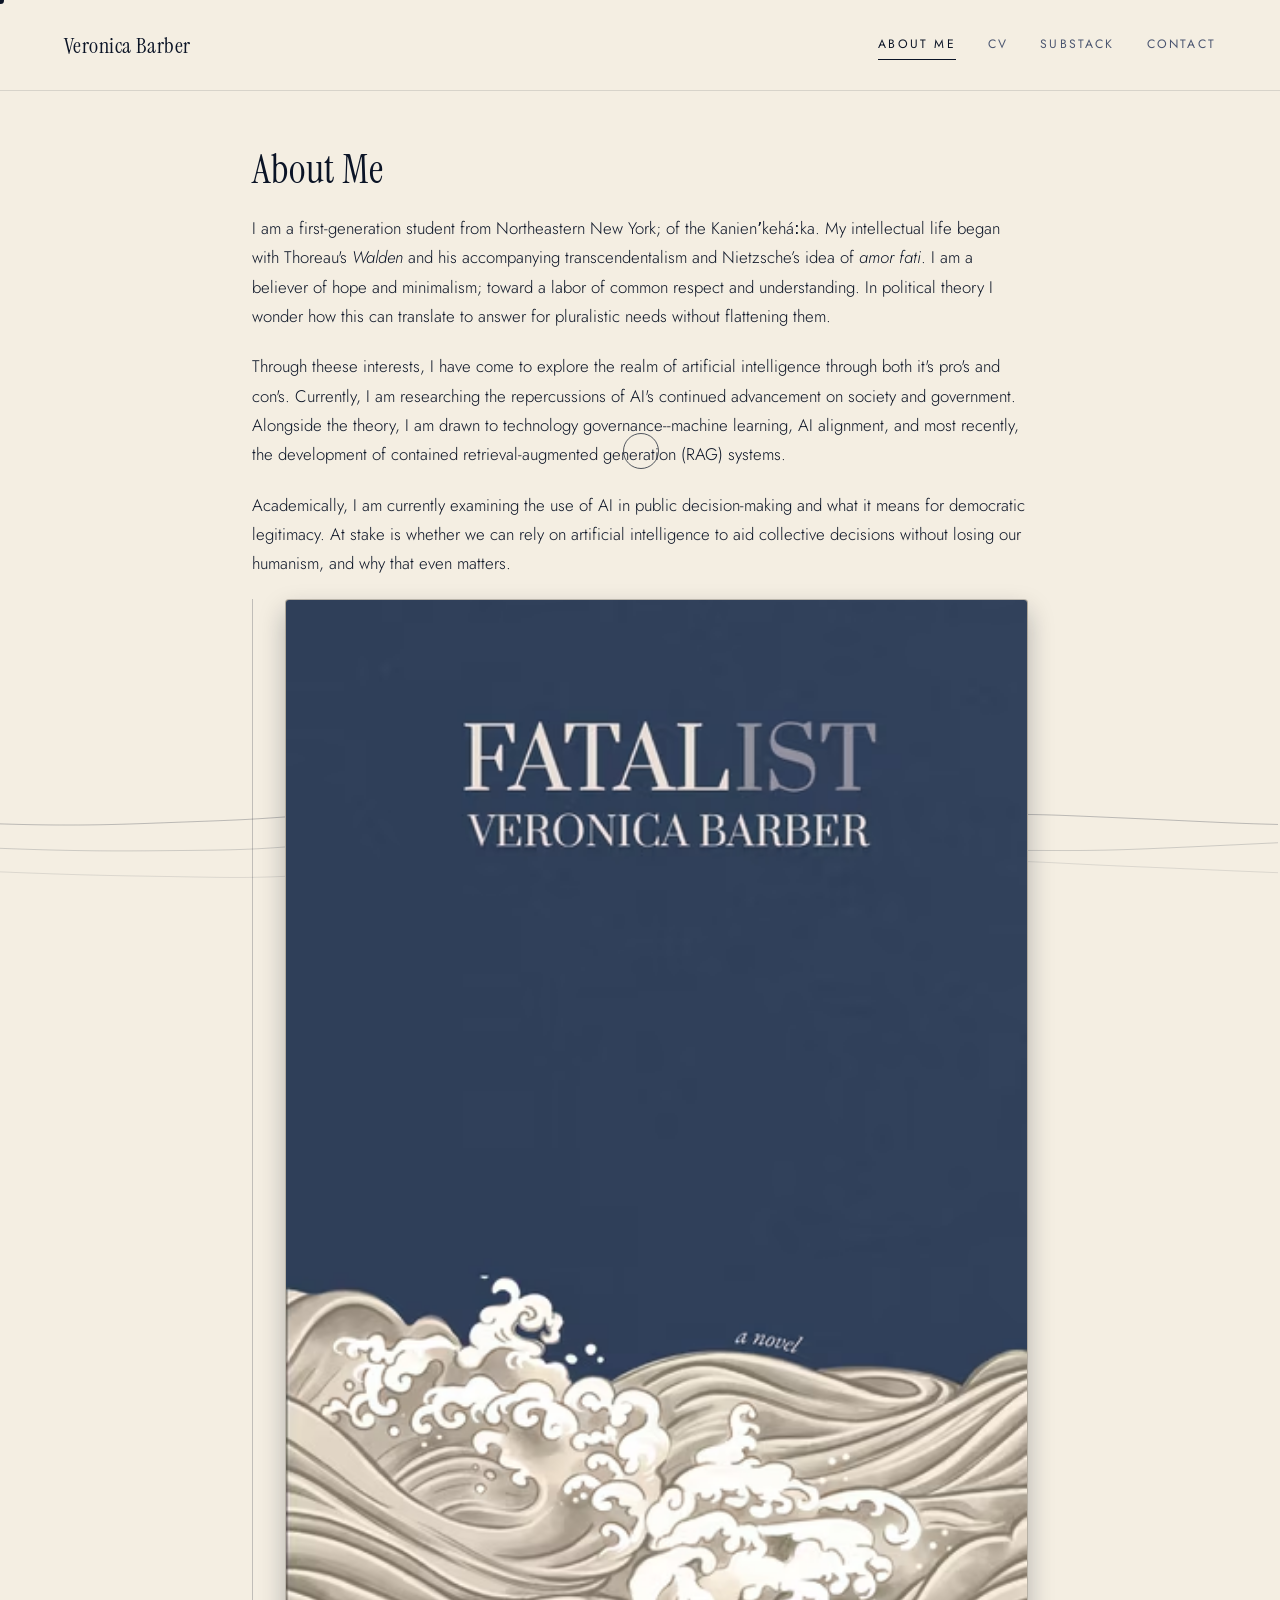
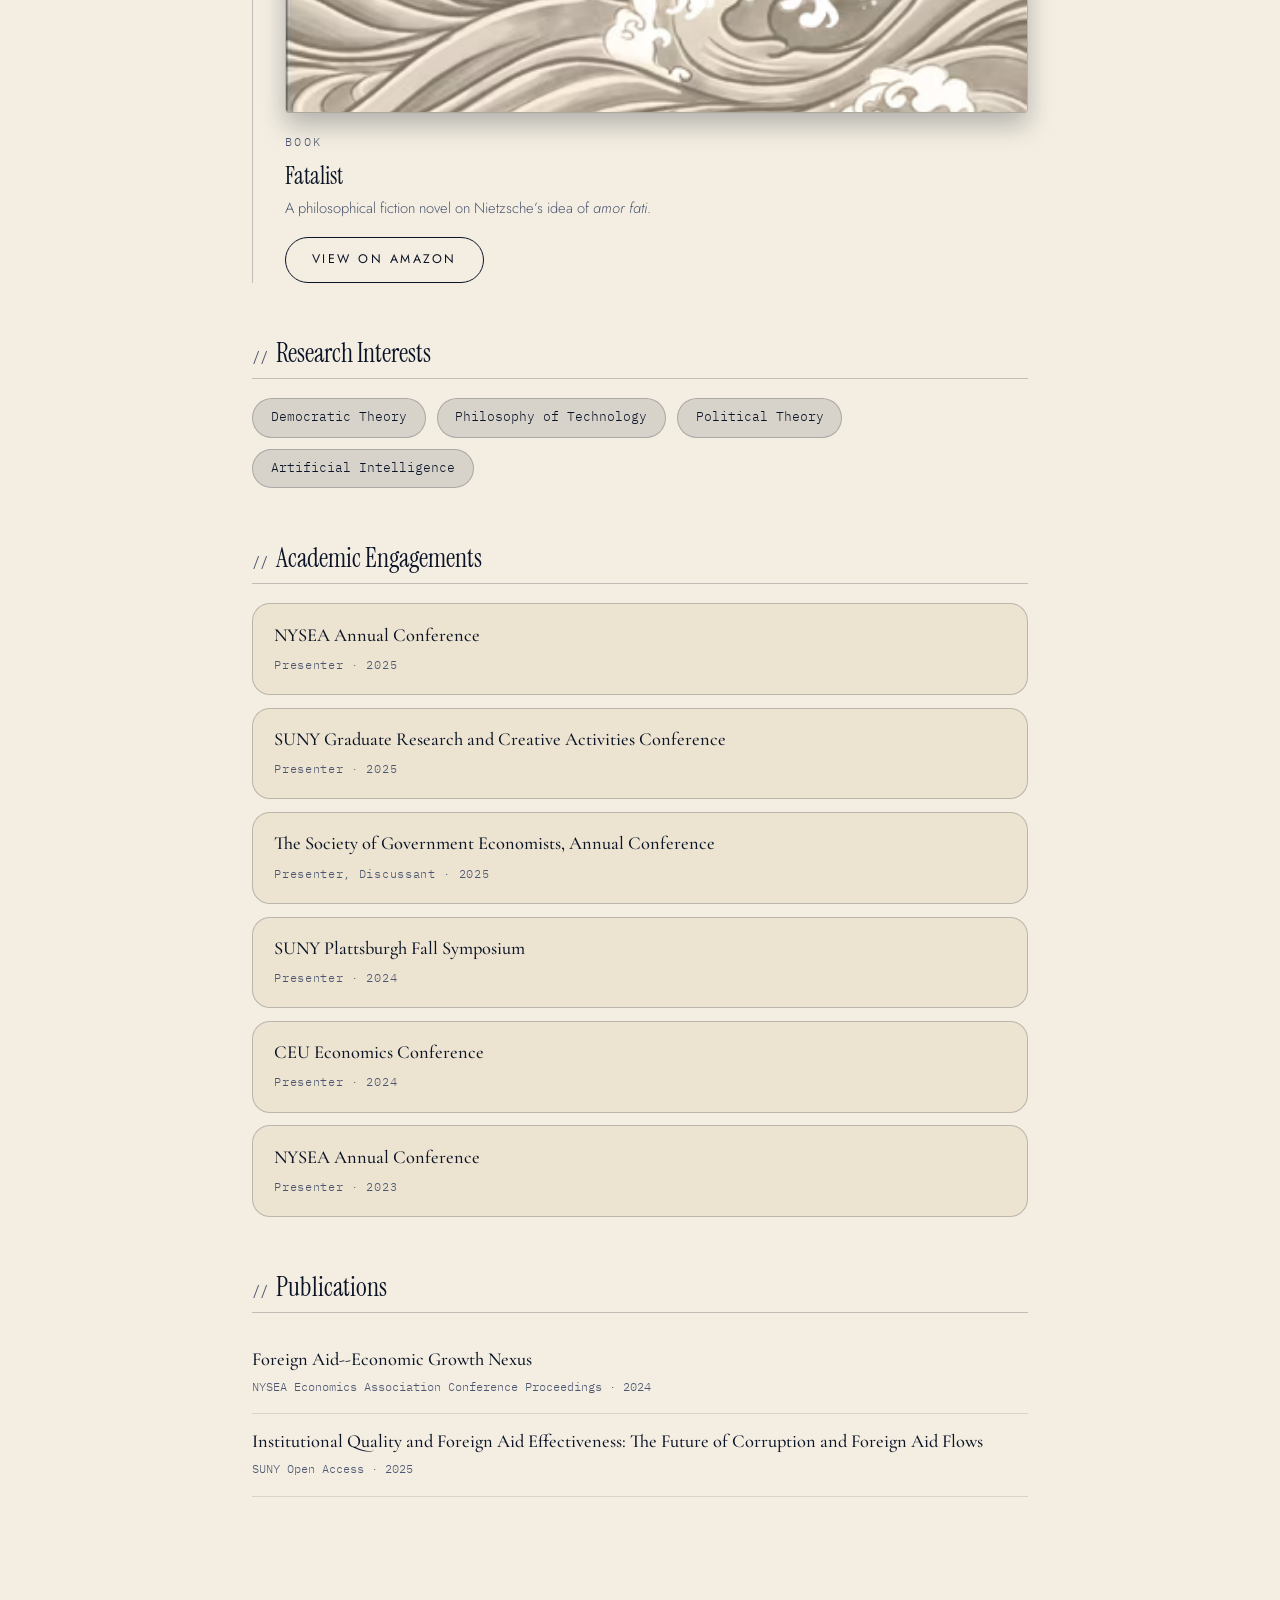
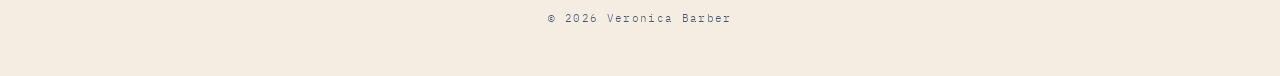
==== commit e599af01: "Update font links in about.html" ====
--- a/about.html
+++ b/about.html
@@ -6,8 +6,7 @@
   <title>About Me — Veronica Barber</title>
   <link rel="preconnect" href="https://fonts.googleapis.com">
   <link rel="preconnect" href="https://fonts.gstatic.com" crossorigin>
-  <link href="https://fonts.googleapis.com/css2?family=Cormorant+Garamond:ital,wght@0,400;0,500;0,600;1,400&family=IBM+Plex+Mono:wght@400&family=Jost:wght@300;400&display=swap" rel="stylesheet">
-  <link rel="stylesheet" href="css/style.css">
+<link href="https://fonts.googleapis.com/css2?family=Cormorant+Garamond:ital,wght@0,400;0,500;0,600;1,400&family=IBM+Plex+Mono:wght@400&family=Instrument+Serif:ital@0;1&family=Jost:wght@300;400&display=swap" rel="stylesheet">  <link rel="stylesheet" href="css/style.css">
 </head>
 <script src="js/cursor.js" defer></script>
 <script src="js/wave.js" defer></script>
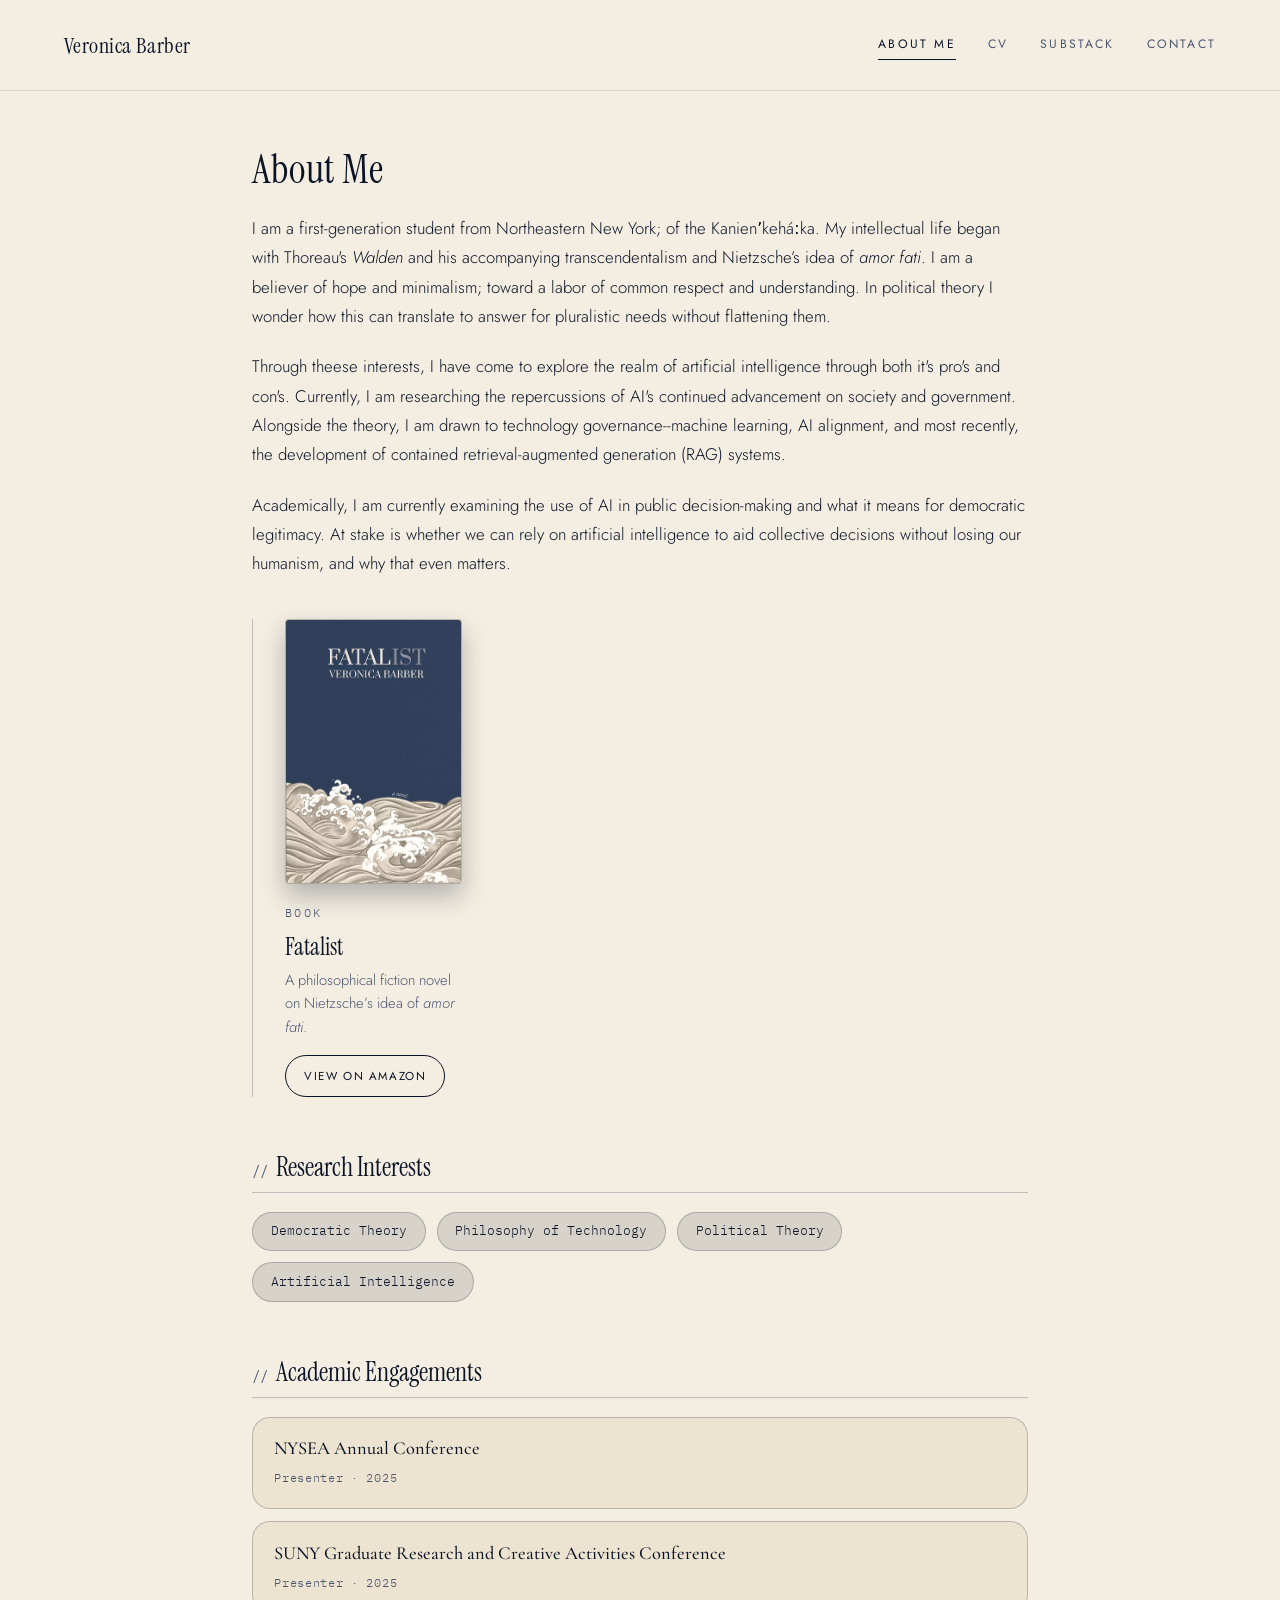
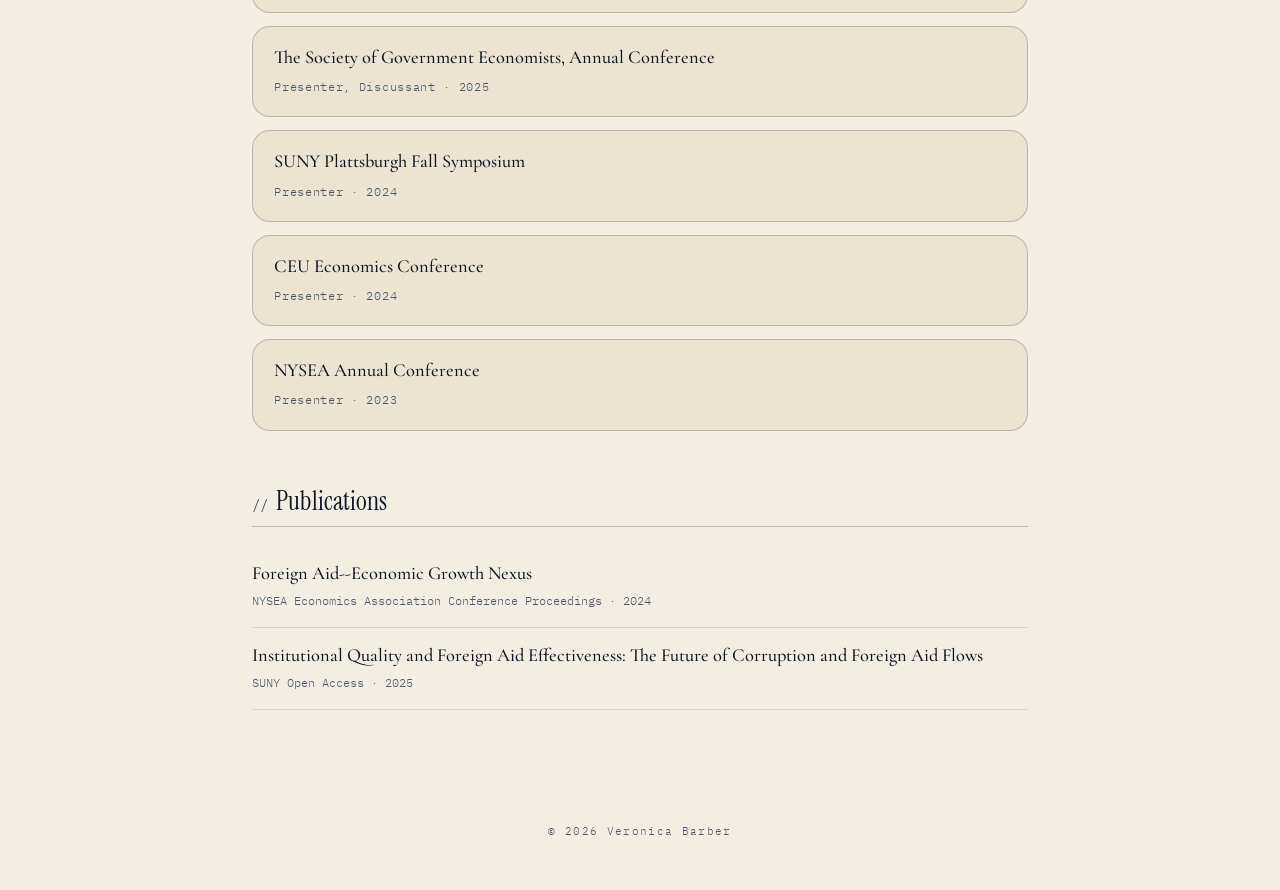
==== commit eccf0cdb: "Remove unnecessary script tags from about.html Removed script tags for cursor.js and wave.js from ab" ====
--- a/about.html
+++ b/about.html
@@ -8,8 +8,6 @@
   <link rel="preconnect" href="https://fonts.gstatic.com" crossorigin>
 <link href="https://fonts.googleapis.com/css2?family=Cormorant+Garamond:ital,wght@0,400;0,500;0,600;1,400&family=IBM+Plex+Mono:wght@400&family=Instrument+Serif:ital@0;1&family=Jost:wght@300;400&display=swap" rel="stylesheet">  <link rel="stylesheet" href="css/style.css">
 </head>
-<script src="js/cursor.js" defer></script>
-<script src="js/wave.js" defer></script>
 <body class="inner">
 
   <header class="site-header">
--- a/css/style.css
+++ b/css/style.css
@@ -1,5 +1,5 @@
 /* ==========================================================
-   Personal brand site techno dark academia heheh
+   Personal brand site — techno dark academia
    Landing: navy + white accents.  Inner pages: beige + navy ink.
    Fonts: Instrument Serif (titles), Cormorant Garamond (item names),
           Jost (body/UI), IBM Plex Mono (small labels)
@@ -39,6 +39,7 @@
 }
 
 * { box-sizing: border-box; margin: 0; padding: 0; }
+img { max-width: 100%; height: auto; display: block; }
 html { scroll-behavior: smooth; }
 
 body {
@@ -261,13 +262,19 @@
   gap: 3.5rem;
   align-items: start;
 }
-.book-side {
+.book-side, .book {
+  max-width: 210px;                 /* can never grow past this, whatever the markup */
+  padding-left: 2rem;
+  border-left: 1px solid var(--line);
+  margin-top: 2.5rem;
+}
+/* Fixed in view only when it sits inside the two-column layout */
+.about-layout > .book-side {
   position: sticky;
   top: 2rem;
-  padding-left: 2rem;
-  border-left: 1px solid var(--line);
-}
-.book-side .cover {
+  margin-top: 0;
+}
+.book-side .cover, .book .cover {
   aspect-ratio: 2 / 3;
   position: relative;
   display: grid; place-items: center;
@@ -280,9 +287,10 @@
   color: var(--accent);
   overflow: hidden;
 }
-.book-side .cover img { position: absolute; inset: 0; width: 100%; height: 100%; object-fit: cover; }
-.book-side h3 { font-family: var(--display); font-weight: 400; font-size: 1.5rem; line-height: 1.15; }
-.book-side p { color: var(--text-dim); font-size: .92rem; line-height: 1.6; margin: .5rem 0 1rem; }
+.book-side .cover img, .book .cover img { position: absolute; inset: 0; width: 100%; height: 100%; object-fit: cover; }
+.book-side .btn, .book .btn { padding: .6rem 1.1rem; font-size: .72rem; letter-spacing: .14em; white-space: nowrap; }
+.book-side h3, .book h3 { font-family: var(--display); font-weight: 400; font-size: 1.5rem; line-height: 1.15; }
+.book-side p, .book p { color: var(--text-dim); font-size: .92rem; line-height: 1.6; margin: .5rem 0 1rem; }
 
 .btn {
   display: inline-block;
@@ -358,7 +366,7 @@
 .essay h2 { font-family: var(--serif); font-weight: 500; font-size: 1.4rem; line-height: 1.2; margin: .4rem 0 .7rem; }
 .essay p { color: var(--text-dim); margin-bottom: 1rem; }
 .essay .more { font-family: var(--sans); font-size: .78rem; letter-spacing: .2em; text-transform: uppercase; }
-.essay .more::after { content: " â†’"; }
+.essay .more::after { content: " →"; }
 
 /* Contact form */
 form.contact { display: grid; gap: 1.3rem; }
@@ -433,7 +441,7 @@
 /* ---------- Small screens ---------- */
 @media (max-width: 900px) {
   .about-layout { grid-template-columns: 1fr; }
-  .book-side { position: static; padding-left: 0; border-left: 0; max-width: 220px; }
+  .about-layout > .book-side { position: static; padding-left: 0; border-left: 0; margin-top: 2rem; }
 }
 @media (max-width: 620px) {
   .landing .nav-buttons { display: grid; grid-template-columns: 1fr 1fr; width: 86vw; }
